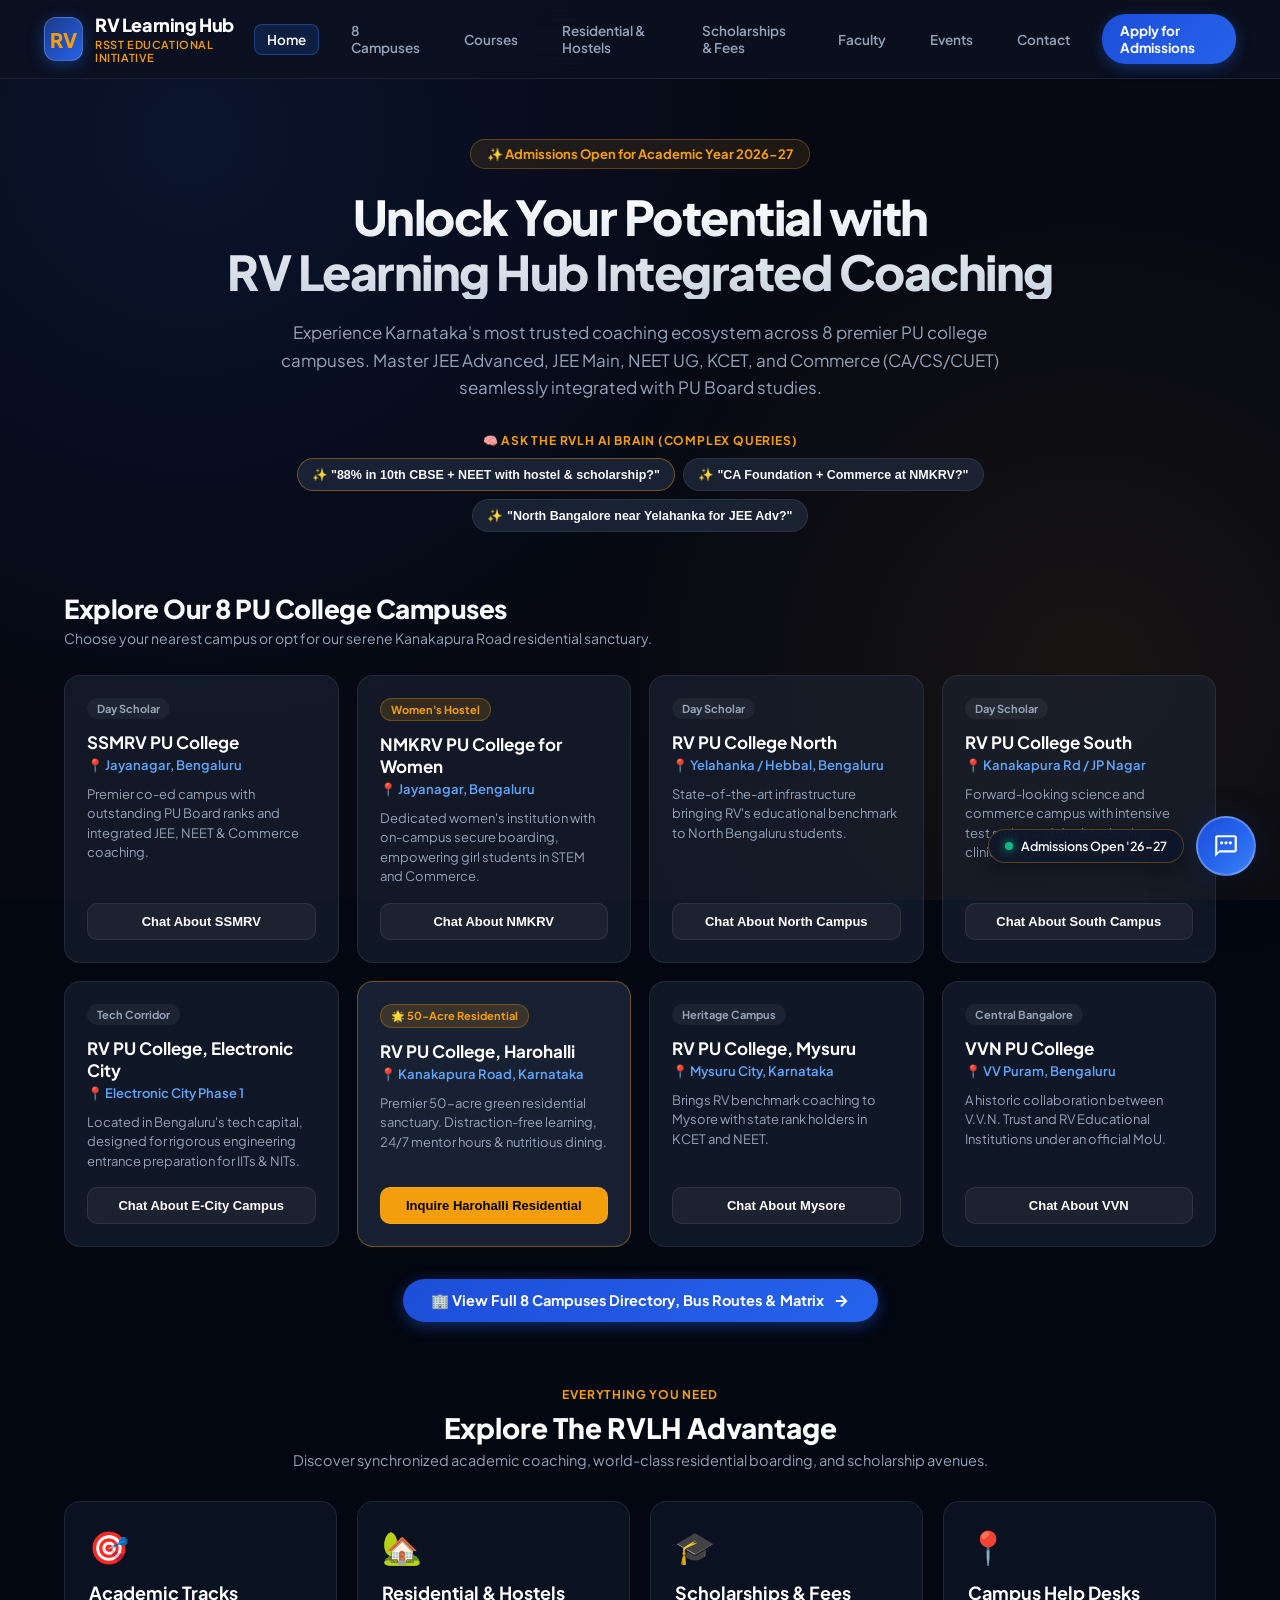
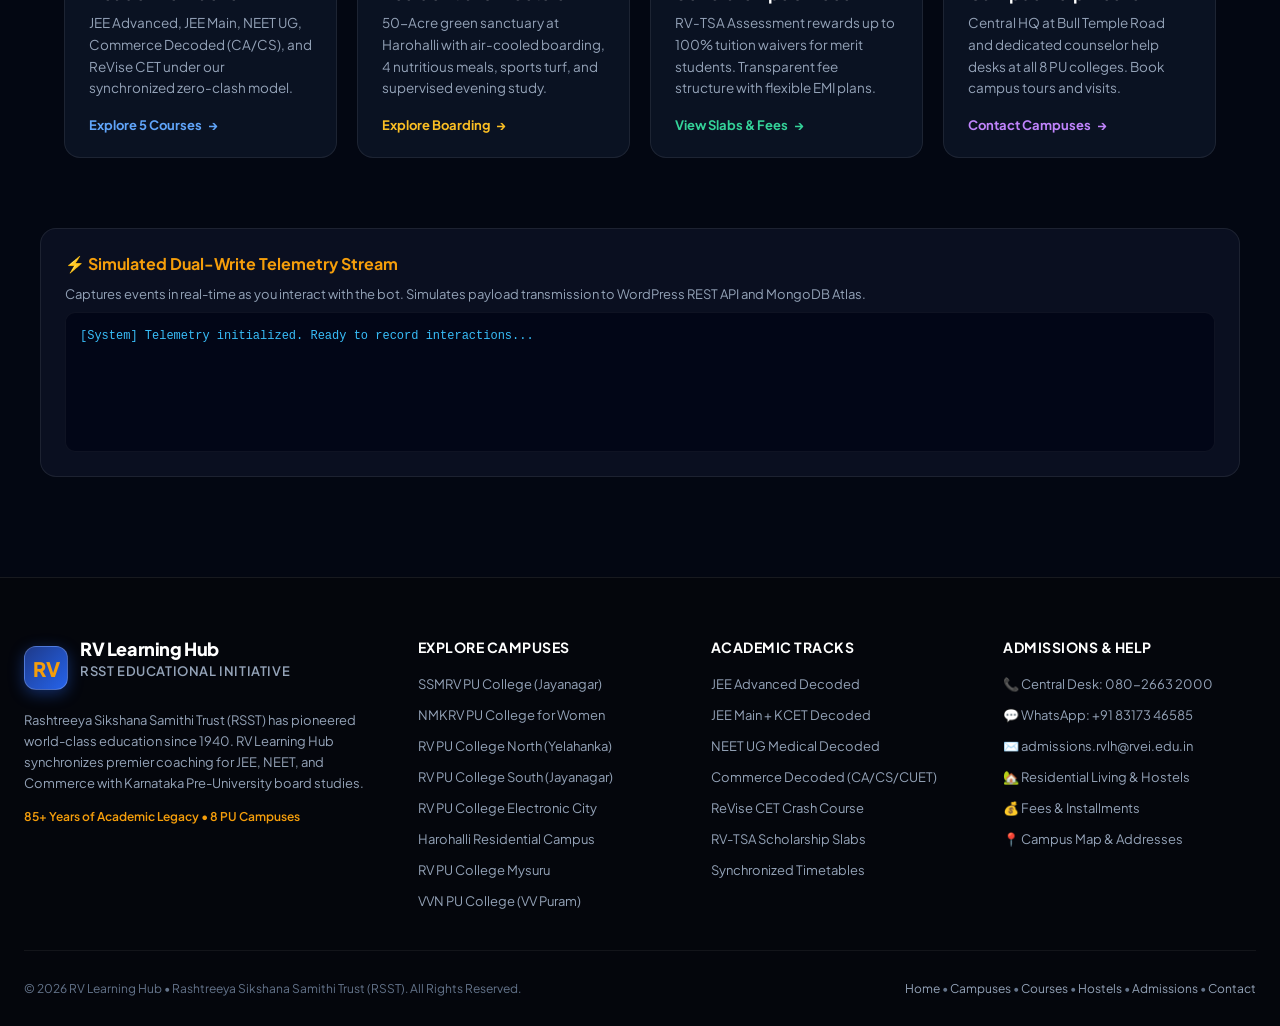
==== index.html @ a3a0936d "RVLH Multi-Institute Chatbot - Complete build with 8 campuses, JEE/NEET/Commerce filtering, events, " ====
<!DOCTYPE html>
<html lang="en">
<head>
  <meta charset="UTF-8">
  <meta name="viewport" content="width=device-width, initial-scale=1.0">
  <title>RV Learning Hub | Top Coaching for JEE, NEET & Commerce</title>
  <link rel="preconnect" href="https://fonts.googleapis.com">
  <link rel="preconnect" href="https://fonts.gstatic.com" crossorigin>
  <link href="https://fonts.googleapis.com/css2?family=Plus+Jakarta+Sans:wght@300;400;500;600;700;800&display=swap" rel="stylesheet">
  
  <!-- Common Navigation & Chatbot Stylesheets -->
  <link rel="stylesheet" href="website-nav.css">
  <link rel="stylesheet" href="rvlh-chatbot.css?v=2.5">

  <style>
    :root {
      --primary: #1d4ed8;
      --accent: #f59e0b;
      --bg: #030712;
      --surface: #0f172a;
      --card: rgba(30, 41, 59, 0.5);
      --border: rgba(255, 255, 255, 0.08);
      --text: #f8fafc;
      --text-muted: #94a3b8;
    }

    * { margin: 0; padding: 0; box-sizing: border-box; }
    body {
      font-family: 'Plus Jakarta Sans', sans-serif;
      background: var(--bg);
      color: var(--text);
      min-height: 100vh;
      overflow-x: hidden;
    }

    /* Hero Section */
    .hero {
      max-width: 1200px;
      margin: 60px auto 40px auto;
      padding: 0 24px;
      text-align: center;
    }
    .hero-pill {
      display: inline-flex;
      align-items: center;
      gap: 8px;
      background: rgba(245, 158, 11, 0.1);
      border: 1px solid rgba(245, 158, 11, 0.3);
      color: var(--accent);
      padding: 6px 16px;
      border-radius: 20px;
      font-size: 13px;
      font-weight: 700;
      margin-bottom: 20px;
    }
    .hero h2 {
      font-size: 48px;
      font-weight: 800;
      line-height: 1.15;
      letter-spacing: -1.5px;
      margin-bottom: 20px;
      background: linear-gradient(180deg, #ffffff 0%, #cbd5e1 100%);
      -webkit-background-clip: text;
      -webkit-text-fill-color: transparent;
    }
    .hero p {
      max-width: 720px;
      margin: 0 auto 32px auto;
      font-size: 17px;
      color: var(--text-muted);
      line-height: 1.6;
    }

    /* 8 Campuses Grid */
    .campuses-section {
      max-width: 1200px;
      margin: 60px auto;
      padding: 0 24px;
    }
    .section-header {
      display: flex;
      align-items: flex-end;
      justify-content: space-between;
      margin-bottom: 28px;
    }
    .section-title h3 {
      font-size: 26px;
      font-weight: 800;
      letter-spacing: -0.5px;
    }
    .section-title p {
      color: var(--text-muted);
      font-size: 14px;
      margin-top: 4px;
    }

    .campus-grid {
      display: grid;
      grid-template-columns: repeat(auto-fill, minmax(270px, 1fr));
      gap: 18px;
    }
    .campus-box {
      background: var(--card);
      border: 1px solid var(--border);
      border-radius: 16px;
      padding: 22px;
      transition: all 0.3s cubic-bezier(0.16, 1, 0.3, 1);
      display: flex;
      flex-direction: column;
      justify-content: space-between;
    }
    .campus-box:hover {
      border-color: rgba(29, 78, 216, 0.5);
      transform: translateY(-4px);
      box-shadow: 0 12px 30px rgba(0, 0, 0, 0.4);
    }
    .campus-box-header {
      display: flex;
      justify-content: space-between;
      align-items: flex-start;
      margin-bottom: 12px;
    }
    .campus-tag {
      font-size: 11px;
      font-weight: 700;
      padding: 4px 10px;
      border-radius: 20px;
      background: rgba(255, 255, 255, 0.05);
      color: var(--text-muted);
    }
    .campus-tag.residential {
      background: rgba(245, 158, 11, 0.15);
      color: var(--accent);
      border: 1px solid rgba(245, 158, 11, 0.3);
    }
    .campus-name {
      font-size: 17px;
      font-weight: 700;
      margin-bottom: 4px;
      color: #fff;
    }
    .campus-loc {
      font-size: 13px;
      color: #60a5fa;
      font-weight: 600;
      margin-bottom: 12px;
    }
    .campus-desc {
      font-size: 13px;
      color: var(--text-muted);
      line-height: 1.5;
      margin-bottom: 16px;
    }
    .campus-chat-trigger {
      width: 100%;
      padding: 10px;
      background: rgba(255, 255, 255, 0.05);
      border: 1px solid var(--border);
      border-radius: 10px;
      color: #fff;
      font-size: 13px;
      font-weight: 600;
      cursor: pointer;
      transition: all 0.2s;
    }
    .campus-chat-trigger:hover {
      background: var(--primary);
      border-color: var(--primary);
    }

    /* Live Telemetry Inspector Drawer */
    .telemetry-inspector {
      max-width: 1200px;
      margin: 60px auto 100px auto;
      padding: 24px;
      background: rgba(15, 23, 42, 0.6);
      border: 1px solid var(--border);
      border-radius: 16px;
    }
    .telemetry-inspector h4 {
      font-size: 16px;
      font-weight: 700;
      color: var(--accent);
      margin-bottom: 12px;
      display: flex;
      align-items: center;
      gap: 8px;
    }
    .telemetry-log-box {
      background: #020617;
      border: 1px solid rgba(255, 255, 255, 0.05);
      border-radius: 10px;
      padding: 14px;
      height: 140px;
      overflow-y: auto;
      font-family: monospace;
      font-size: 12px;
      color: #38bdf8;
      line-height: 1.6;
    }

    @media (max-width: 768px) {
      .hero h2 { font-size: 32px; }
      .nav-links { display: none; }
    }
  </style>
</head>
<body>

  <div class="ambient-bg"></div>

  <!-- Shared Header -->
  <header class="site-header">
    <div class="site-nav-container">
      <a href="index.html" class="site-logo-group">
        <div class="site-logo-badge">RV</div>
        <div class="site-logo-text">
          <div class="site-logo-title">RV Learning Hub</div>
          <p>RSST Educational Initiative</p>
        </div>
      </a>
      <nav class="site-nav-links">
        <a href="index.html" class="site-nav-link active">Home</a>
        <a href="campuses.html" class="site-nav-link">8 Campuses</a>
        <a href="courses.html" class="site-nav-link">Courses</a>
        <a href="hostels.html" class="site-nav-link">Residential & Hostels</a>
        <a href="admissions.html" class="site-nav-link">Scholarships & Fees</a>
        <a href="faculty.html" class="site-nav-link">Faculty</a>
        <a href="events.html" class="site-nav-link">Events</a>
        <a href="contact.html" class="site-nav-link">Contact</a>
        <a href="admissions.html#apply" class="site-nav-cta">Apply for Admissions</a>
      </nav>
      <button class="site-mobile-toggle" id="site-mobile-toggle" aria-label="Toggle Navigation">
        <svg width="22" height="22" viewBox="0 0 24 24" fill="none" stroke="currentColor" stroke-width="2.5"><line x1="3" y1="12" x2="21" y2="12"></line><line x1="3" y1="6" x2="21" y2="6"></line><line x1="3" y1="18" x2="21" y2="18"></line></svg>
      </button>
    </div>
  </header>

  <!-- Mobile Drawer -->
  <div class="site-mobile-drawer" id="site-mobile-drawer">
    <a href="index.html" class="site-nav-link active">Home</a>
    <a href="campuses.html" class="site-nav-link">8 Campuses Directory</a>
    <a href="courses.html" class="site-nav-link">Courses (JEE / NEET / Commerce)</a>
    <a href="hostels.html" class="site-nav-link">Residential & Hostels (Harohalli)</a>
    <a href="admissions.html" class="site-nav-link">Scholarships & Fees (RV-TSA)</a>
    <a href="faculty.html" class="site-nav-link">Faculty & Leadership</a>
    <a href="events.html" class="site-nav-link">Events & Calendar</a>
    <a href="contact.html" class="site-nav-link">Admissions Contact & Counseling</a>
    <a href="admissions.html#apply" class="site-nav-cta">Apply for Admissions</a>
  </div>

  <!-- Hero Section -->
  <section class="hero">
    <div class="hero-pill">
      <span>✨ Admissions Open for Academic Year 2026-27</span>
    </div>
    <h2>Unlock Your Potential with<br/>RV Learning Hub Integrated Coaching</h2>
    <p>
      Experience Karnataka's most trusted coaching ecosystem across 8 premier PU college campuses. 
      Master JEE Advanced, JEE Main, NEET UG, KCET, and Commerce (CA/CS/CUET) seamlessly integrated with PU Board studies.
    </p>

    <!-- AI Brain Quick Prompt Testers -->
    <div style="margin-top: 24px; display:flex; flex-direction:column; align-items:center; gap:10px;">
      <span style="font-size:12px; font-weight:700; color:var(--accent); text-transform:uppercase; letter-spacing:0.8px;">
        🧠 Ask The RVLH AI Brain (Complex Queries)
      </span>
      <div style="display:flex; flex-wrap:wrap; justify-content:center; gap:8px; max-width:850px;">
        <button onclick="testBrainPrompt('My daughter got 88% in 10th CBSE and wants NEET with hostel. What are the best options and scholarships?')" style="background:rgba(30,41,59,0.8); border:1px solid rgba(245,158,11,0.4); color:#f8fafc; padding:8px 14px; border-radius:20px; font-size:12.5px; cursor:pointer; font-weight:600; transition:all 0.2s;">
          ✨ "88% in 10th CBSE + NEET with hostel & scholarship?"
        </button>
        <button onclick="testBrainPrompt('Can I prepare for CA Foundation and Commerce PU at NMKRV Women College?')" style="background:rgba(30,41,59,0.8); border:1px solid var(--border); color:#f8fafc; padding:8px 14px; border-radius:20px; font-size:12.5px; cursor:pointer; font-weight:600; transition:all 0.2s;">
          ✨ "CA Foundation + Commerce at NMKRV?"
        </button>
        <button onclick="testBrainPrompt('We stay in North Bangalore near Yelahanka. Which campus offers integrated JEE Advanced coaching?')" style="background:rgba(30,41,59,0.8); border:1px solid var(--border); color:#f8fafc; padding:8px 14px; border-radius:20px; font-size:12.5px; cursor:pointer; font-weight:600; transition:all 0.2s;">
          ✨ "North Bangalore near Yelahanka for JEE Adv?"
        </button>
      </div>
    </div>
  </section>

  <!-- 8 Campuses Grid -->
  <section class="campuses-section" id="campuses">
    <div class="section-header">
      <div class="section-title">
        <h3>Explore Our 8 PU College Campuses</h3>
        <p>Choose your nearest campus or opt for our serene Kanakapura Road residential sanctuary.</p>
      </div>
    </div>

    <div class="campus-grid">
      <!-- 1. SSMRV -->
      <div class="campus-box">
        <div>
          <div class="campus-box-header">
            <span class="campus-tag">Day Scholar</span>
          </div>
          <div class="campus-name">SSMRV PU College</div>
          <div class="campus-loc">📍 Jayanagar, Bengaluru</div>
          <div class="campus-desc">Premier co-ed campus with outstanding PU Board ranks and integrated JEE, NEET & Commerce coaching.</div>
        </div>
        <button class="campus-chat-trigger" onclick="openChatWithCampus('ssmrv')">Chat About SSMRV</button>
      </div>

      <!-- 2. NMKRV -->
      <div class="campus-box">
        <div>
          <div class="campus-box-header">
            <span class="campus-tag residential">Women's Hostel</span>
          </div>
          <div class="campus-name">NMKRV PU College for Women</div>
          <div class="campus-loc">📍 Jayanagar, Bengaluru</div>
          <div class="campus-desc">Dedicated women's institution with on-campus secure boarding, empowering girl students in STEM and Commerce.</div>
        </div>
        <button class="campus-chat-trigger" onclick="openChatWithCampus('nmkrv')">Chat About NMKRV</button>
      </div>

      <!-- 3. RV PU North -->
      <div class="campus-box">
        <div>
          <div class="campus-box-header">
            <span class="campus-tag">Day Scholar</span>
          </div>
          <div class="campus-name">RV PU College North</div>
          <div class="campus-loc">📍 Yelahanka / Hebbal, Bengaluru</div>
          <div class="campus-desc">State-of-the-art infrastructure bringing RV's educational benchmark to North Bengaluru students.</div>
        </div>
        <button class="campus-chat-trigger" onclick="openChatWithCampus('rv_north')">Chat About North Campus</button>
      </div>

      <!-- 4. RV PU South -->
      <div class="campus-box">
        <div>
          <div class="campus-box-header">
            <span class="campus-tag">Day Scholar</span>
          </div>
          <div class="campus-name">RV PU College South</div>
          <div class="campus-loc">📍 Kanakapura Rd / JP Nagar</div>
          <div class="campus-desc">Forward-looking science and commerce campus with intensive test series and doubt-clearing clinics.</div>
        </div>
        <button class="campus-chat-trigger" onclick="openChatWithCampus('rv_south')">Chat About South Campus</button>
      </div>

      <!-- 5. RV PU E-City -->
      <div class="campus-box">
        <div>
          <div class="campus-box-header">
            <span class="campus-tag">Tech Corridor</span>
          </div>
          <div class="campus-name">RV PU College, Electronic City</div>
          <div class="campus-loc">📍 Electronic City Phase 1</div>
          <div class="campus-desc">Located in Bengaluru's tech capital, designed for rigorous engineering entrance preparation for IITs & NITs.</div>
        </div>
        <button class="campus-chat-trigger" onclick="openChatWithCampus('rv_ecity')">Chat About E-City Campus</button>
      </div>

      <!-- 6. RV PU Harohalli (Residential) -->
      <div class="campus-box" style="border-color: rgba(245, 158, 11, 0.4); background: rgba(30, 41, 59, 0.8);">
        <div>
          <div class="campus-box-header">
            <span class="campus-tag residential">🌟 50-Acre Residential</span>
          </div>
          <div class="campus-name">RV PU College, Harohalli</div>
          <div class="campus-loc">📍 Kanakapura Road, Karnataka</div>
          <div class="campus-desc">Premier 50-acre green residential sanctuary. Distraction-free learning, 24/7 mentor hours & nutritious dining.</div>
        </div>
        <button class="campus-chat-trigger" style="background: var(--accent); color: #000; font-weight:800;" onclick="openChatWithCampus('rv_harohalli')">Inquire Harohalli Residential</button>
      </div>

      <!-- 7. RV PU Mysuru -->
      <div class="campus-box">
        <div>
          <div class="campus-box-header">
            <span class="campus-tag">Heritage Campus</span>
          </div>
          <div class="campus-name">RV PU College, Mysuru</div>
          <div class="campus-loc">📍 Mysuru City, Karnataka</div>
          <div class="campus-desc">Brings RV benchmark coaching to Mysore with state rank holders in KCET and NEET.</div>
        </div>
        <button class="campus-chat-trigger" onclick="openChatWithCampus('rv_mysuru')">Chat About Mysore</button>
      </div>

      <!-- 8. VVN PU College -->
      <div class="campus-box">
        <div>
          <div class="campus-box-header">
            <span class="campus-tag">Central Bangalore</span>
          </div>
          <div class="campus-name">VVN PU College</div>
          <div class="campus-loc">📍 VV Puram, Bengaluru</div>
          <div class="campus-desc">A historic collaboration between V.V.N. Trust and RV Educational Institutions under an official MoU.</div>
        </div>
        <button class="campus-chat-trigger" onclick="openChatWithCampus('vvn')">Chat About VVN</button>
      </div>
    </div>

    <!-- View All Campuses Action -->
    <div style="text-align: center; margin-top: 32px;">
      <a href="campuses.html" style="display:inline-flex; align-items:center; gap:8px; background:linear-gradient(135deg, #1d4ed8, #2563eb); color:#fff; padding:12px 28px; border-radius:30px; font-weight:700; text-decoration:none; font-size:14.5px; box-shadow:0 4px 15px rgba(37,99,235,0.4); transition:all 0.2s;">
        <span>🏢 View Full 8 Campuses Directory, Bus Routes & Matrix</span>
        <svg width="18" height="18" viewBox="0 0 24 24" fill="none" stroke="currentColor" stroke-width="2.5"><path d="M5 12h14M12 5l7 7-7 7"/></svg>
      </a>
    </div>
  </section>

  <!-- Portal Gateway Feature Grid -->
  <section style="max-width: 1200px; margin: 50px auto 70px auto; padding: 0 24px;">
    <div style="text-align: center; margin-bottom: 32px;">
      <div style="display: inline-block; font-size: 12px; font-weight: 700; color: var(--accent); text-transform: uppercase; letter-spacing: 0.8px; margin-bottom: 8px;">
        Everything You Need
      </div>
      <h3 style="font-size: 28px; font-weight: 800; color: #fff;">Explore The RVLH Advantage</h3>
      <p style="color: var(--text-muted); font-size: 14.5px; margin-top: 6px;">Discover synchronized academic coaching, world-class residential boarding, and scholarship avenues.</p>
    </div>

    <div style="display: grid; grid-template-columns: repeat(auto-fit, minmax(260px, 1fr)); gap: 20px;">
      <!-- Card 1: Courses -->
      <a href="courses.html" style="background: rgba(15, 23, 42, 0.7); border: 1px solid var(--border); border-radius: 16px; padding: 24px; text-decoration: none; color: inherit; transition: all 0.25s ease; display: flex; flex-direction: column; justify-content: space-between;" onmouseover="this.style.borderColor='rgba(59,130,246,0.5)'; this.style.transform='translateY(-4px)';" onmouseout="this.style.borderColor='var(--border)'; this.style.transform='none';">
        <div>
          <div style="font-size: 32px; margin-bottom: 14px;">🎯</div>
          <h4 style="font-size: 18px; font-weight: 700; color: #fff; margin-bottom: 8px;">Academic Tracks</h4>
          <p style="font-size: 13.5px; color: var(--text-muted); line-height: 1.6;">JEE Advanced, JEE Main, NEET UG, Commerce Decoded (CA/CS), and ReVise CET under our synchronized zero-clash model.</p>
        </div>
        <div style="margin-top: 18px; font-size: 13px; font-weight: 700; color: #60a5fa; display: flex; align-items: center; gap: 6px;">
          <span>Explore 5 Courses</span> &rarr;
        </div>
      </a>

      <!-- Card 2: Hostels -->
      <a href="hostels.html" style="background: rgba(15, 23, 42, 0.7); border: 1px solid var(--border); border-radius: 16px; padding: 24px; text-decoration: none; color: inherit; transition: all 0.25s ease; display: flex; flex-direction: column; justify-content: space-between;" onmouseover="this.style.borderColor='rgba(245,158,11,0.5)'; this.style.transform='translateY(-4px)';" onmouseout="this.style.borderColor='var(--border)'; this.style.transform='none';">
        <div>
          <div style="font-size: 32px; margin-bottom: 14px;">🏡</div>
          <h4 style="font-size: 18px; font-weight: 700; color: #fff; margin-bottom: 8px;">Residential & Hostels</h4>
          <p style="font-size: 13.5px; color: var(--text-muted); line-height: 1.6;">50-Acre green sanctuary at Harohalli with air-cooled boarding, 4 nutritious meals, sports turf, and supervised evening study.</p>
        </div>
        <div style="margin-top: 18px; font-size: 13px; font-weight: 700; color: #fbbf24; display: flex; align-items: center; gap: 6px;">
          <span>Explore Boarding</span> &rarr;
        </div>
      </a>

      <!-- Card 3: Scholarships -->
      <a href="admissions.html" style="background: rgba(15, 23, 42, 0.7); border: 1px solid var(--border); border-radius: 16px; padding: 24px; text-decoration: none; color: inherit; transition: all 0.25s ease; display: flex; flex-direction: column; justify-content: space-between;" onmouseover="this.style.borderColor='rgba(16,185,129,0.5)'; this.style.transform='translateY(-4px)';" onmouseout="this.style.borderColor='var(--border)'; this.style.transform='none';">
        <div>
          <div style="font-size: 32px; margin-bottom: 14px;">🎓</div>
          <h4 style="font-size: 18px; font-weight: 700; color: #fff; margin-bottom: 8px;">Scholarships & Fees</h4>
          <p style="font-size: 13.5px; color: var(--text-muted); line-height: 1.6;">RV-TSA Assessment rewards up to 100% tuition waivers for merit students. Transparent fee structure with flexible EMI plans.</p>
        </div>
        <div style="margin-top: 18px; font-size: 13px; font-weight: 700; color: #34d399; display: flex; align-items: center; gap: 6px;">
          <span>View Slabs & Fees</span> &rarr;
        </div>
      </a>

      <!-- Card 4: Contact & Counseling -->
      <a href="contact.html" style="background: rgba(15, 23, 42, 0.7); border: 1px solid var(--border); border-radius: 16px; padding: 24px; text-decoration: none; color: inherit; transition: all 0.25s ease; display: flex; flex-direction: column; justify-content: space-between;" onmouseover="this.style.borderColor='rgba(168,85,247,0.5)'; this.style.transform='translateY(-4px)';" onmouseout="this.style.borderColor='var(--border)'; this.style.transform='none';">
        <div>
          <div style="font-size: 32px; margin-bottom: 14px;">📍</div>
          <h4 style="font-size: 18px; font-weight: 700; color: #fff; margin-bottom: 8px;">Campus Help Desks</h4>
          <p style="font-size: 13.5px; color: var(--text-muted); line-height: 1.6;">Central HQ at Bull Temple Road and dedicated counselor help desks at all 8 PU colleges. Book campus tours and visits.</p>
        </div>
        <div style="margin-top: 18px; font-size: 13px; font-weight: 700; color: #c084fc; display: flex; align-items: center; gap: 6px;">
          <span>Contact Campuses</span> &rarr;
        </div>
      </a>
    </div>
  </section>

  <!-- Live Telemetry Inspector (For Developer / Admin Verification) -->
  <section class="telemetry-inspector">
    <h4>⚡ Simulated Dual-Write Telemetry Stream</h4>
    <p style="font-size:13px; color:var(--text-muted); margin-bottom: 10px;">
      Captures events in real-time as you interact with the bot. Simulates payload transmission to WordPress REST API and MongoDB Atlas.
    </p>
    <div class="telemetry-log-box" id="telemetry-logs">
      [System] Telemetry initialized. Ready to record interactions...
    </div>
  </section>

  <!-- Unified Footer -->
  <footer class="site-footer">
    <div class="site-footer-container">
      <div class="site-footer-brand">
        <div class="site-logo-group" style="margin-bottom: 12px;">
          <div class="site-logo-badge">RV</div>
          <div class="site-logo-text">
            <div class="site-logo-title">RV Learning Hub</div>
            <p>RSST Educational Initiative</p>
          </div>
        </div>
        <p>
          Rashtreeya Sikshana Samithi Trust (RSST) has pioneered world-class education since 1940. 
          RV Learning Hub synchronizes premier coaching for JEE, NEET, and Commerce with Karnataka Pre-University board studies.
        </p>
        <div class="site-footer-trust">85+ Years of Academic Legacy &bull; 8 PU Campuses</div>
      </div>
      <div class="site-footer-col">
        <h5>Explore Campuses</h5>
        <ul>
          <li><a href="campuses.html#ssmrv">SSMRV PU College (Jayanagar)</a></li>
          <li><a href="campuses.html#nmkrv">NMKRV PU College for Women</a></li>
          <li><a href="campuses.html#rv_north">RV PU College North (Yelahanka)</a></li>
          <li><a href="campuses.html#rv_south">RV PU College South (Jayanagar)</a></li>
          <li><a href="campuses.html#rv_ecity">RV PU College Electronic City</a></li>
          <li><a href="campuses.html#rv_harohalli">Harohalli Residential Campus</a></li>
          <li><a href="campuses.html#rv_mysuru">RV PU College Mysuru</a></li>
          <li><a href="campuses.html#vvn">VVN PU College (VV Puram)</a></li>
        </ul>
      </div>
      <div class="site-footer-col">
        <h5>Academic Tracks</h5>
        <ul>
          <li><a href="courses.html#jee_adv">JEE Advanced Decoded</a></li>
          <li><a href="courses.html#jee_main">JEE Main + KCET Decoded</a></li>
          <li><a href="courses.html#neet_ug">NEET UG Medical Decoded</a></li>
          <li><a href="courses.html#commerce">Commerce Decoded (CA/CS/CUET)</a></li>
          <li><a href="courses.html#revise_cet">ReVise CET Crash Course</a></li>
          <li><a href="admissions.html#scholarships">RV-TSA Scholarship Slabs</a></li>
          <li><a href="hostels.html#schedule">Synchronized Timetables</a></li>
        </ul>
      </div>
      <div class="site-footer-col">
        <h5>Admissions & Help</h5>
        <ul>
          <li><a href="tel:08026632000">📞 Central Desk: 080-2663 2000</a></li>
          <li><a href="https://wa.me/918317346585">💬 WhatsApp: +91 83173 46585</a></li>
          <li><a href="mailto:admissions.rvlh@rvei.edu.in">✉️ admissions.rvlh@rvei.edu.in</a></li>
          <li><a href="hostels.html">🏡 Residential Living & Hostels</a></li>
          <li><a href="admissions.html">💰 Fees & Installments</a></li>
          <li><a href="contact.html">📍 Campus Map & Addresses</a></li>
        </ul>
      </div>
    </div>
    <div class="site-footer-bottom">
      <div>&copy; 2026 RV Learning Hub &bull; Rashtreeya Sikshana Samithi Trust (RSST). All Rights Reserved.</div>
      <div>
        <a href="index.html">Home</a> &bull;
        <a href="campuses.html">Campuses</a> &bull;
        <a href="courses.html">Courses</a> &bull;
        <a href="hostels.html">Hostels</a> &bull;
        <a href="admissions.html">Admissions</a> &bull;
        <a href="contact.html">Contact</a>
      </div>
    </div>
  </footer>

  <!-- Scripts -->
  <script src="website-nav.js"></script>
  <script>
    // Configuration Mock for Local Testing
    window.RVLH_CONFIG = {
      wpRestUrl: 'https://rvlearninghub.com/wp-json/rvlh-chatbot/v1',
      vercelUrl: 'https://chatbot-dashboard.vercel.app',
      apiKey: 'rvlh_demo_key_12345',
      instituteId: 'rvlh'
    };

    // Override console.log for Telemetry Inspector
    const logBox = document.getElementById('telemetry-logs');
    const originalLog = console.log;
    console.log = function(...args) {
      originalLog.apply(console, args);
      const str = args.map(a => typeof a === 'object' ? JSON.stringify(a) : a).join(' ');
      if (str.includes('[RVLH Telemetry]') || str.includes('[DB]') || str.includes('[RVLH Engine]')) {
        const line = document.createElement('div');
        line.textContent = `[${new Date().toLocaleTimeString()}] ${str}`;
        logBox.appendChild(line);
        logBox.scrollTop = logBox.scrollHeight;
      }
    };
  </script>

  <script src="rvlh-knowledge-base.js?v=2.5"></script>
  <script src="telemetry.js?v=2.5"></script>
  <script src="rvlh-engine.js?v=2.5"></script>
  <script src="rvlh-chatbot.js?v=2.5"></script>

</body>
</html>
---- website-nav.css ----
/* ==========================================================================
   RVLH Website Common Navigation & Footer Stylesheet
   Executive Dark Theme with High-Contrast Typography & Glassmorphism
   ========================================================================== */

:root {
  --site-primary: #2563eb;
  --site-primary-hover: #1d4ed8;
  --site-accent: #f59e0b;
  --site-accent-hover: #d97706;
  --site-bg: #060913;
  --site-surface: #0b1120;
  --site-card: rgba(17, 24, 39, 0.7);
  --site-border: rgba(255, 255, 255, 0.08);
  --site-text: #f8fafc;
  --site-text-muted: #94a3b8;
  --site-text-dim: #64748b;
}

/* --- Ambient Glow Background --- */
.ambient-bg {
  position: fixed;
  top: 0; left: 0; width: 100%; height: 100%;
  z-index: -1;
  background: 
    radial-gradient(circle at 15% 15%, rgba(37, 99, 235, 0.12) 0%, transparent 45%),
    radial-gradient(circle at 85% 75%, rgba(245, 158, 11, 0.07) 0%, transparent 40%),
    #060913;
  pointer-events: none;
}

/* --- Sticky Header Navigation --- */
header.site-header {
  border-bottom: 1px solid var(--site-border);
  background: rgba(11, 17, 32, 0.92);
  backdrop-filter: blur(16px);
  position: sticky;
  top: 0;
  z-index: 1000;
  transition: all 0.25s ease;
}

.site-nav-container {
  max-width: 1240px;
  margin: 0 auto;
  padding: 14px 24px;
  display: flex;
  align-items: center;
  justify-content: space-between;
}

.site-logo-group {
  display: flex;
  align-items: center;
  gap: 12px;
  text-decoration: none;
  color: var(--site-text);
}

.site-logo-badge {
  width: 44px;
  height: 44px;
  background: linear-gradient(135deg, #1e3a8a, #2563eb);
  border-radius: 12px;
  display: flex;
  align-items: center;
  justify-content: center;
  font-weight: 800;
  color: var(--site-accent);
  font-size: 20px;
  box-shadow: 0 4px 15px rgba(37, 99, 235, 0.4);
  border: 1px solid rgba(255, 255, 255, 0.2);
}

.site-logo-text h1, .site-logo-text .site-logo-title {
  font-size: 18px;
  font-weight: 800;
  letter-spacing: -0.4px;
  color: #fff;
  line-height: 1.2;
}

.site-logo-text p {
  font-size: 11px;
  color: var(--site-accent);
  font-weight: 600;
  text-transform: uppercase;
  letter-spacing: 0.6px;
  line-height: 1.2;
  margin-top: 2px;
}

/* Nav Links */
.site-nav-links {
  display: flex;
  align-items: center;
  gap: 20px;
}

.site-nav-link {
  color: var(--site-text-muted);
  text-decoration: none;
  font-size: 13.5px;
  font-weight: 600;
  transition: all 0.2s ease;
  padding: 6px 12px;
  border-radius: 8px;
}

.site-nav-link:hover {
  color: #fff;
  background: rgba(255, 255, 255, 0.05);
}

.site-nav-link.active {
  color: #fff;
  background: rgba(37, 99, 235, 0.18);
  border: 1px solid rgba(59, 130, 246, 0.35);
}

.site-nav-cta {
  background: linear-gradient(135deg, #1d4ed8, #2563eb);
  color: #fff !important;
  padding: 8px 18px;
  border-radius: 24px;
  font-size: 13.5px;
  font-weight: 700;
  text-decoration: none;
  transition: all 0.2s ease;
  box-shadow: 0 4px 14px rgba(37, 99, 235, 0.35);
  display: inline-flex;
  align-items: center;
  gap: 6px;
}

.site-nav-cta:hover {
  background: linear-gradient(135deg, #2563eb, #3b82f6);
  transform: translateY(-1px);
  box-shadow: 0 6px 20px rgba(37, 99, 235, 0.5);
}

/* Mobile Hamburger Toggle */
.site-mobile-toggle {
  display: none;
  background: transparent;
  border: 1px solid var(--site-border);
  border-radius: 8px;
  width: 40px;
  height: 40px;
  color: #fff;
  cursor: pointer;
  align-items: center;
  justify-content: center;
}

/* Mobile Drawer Overlay */
.site-mobile-drawer {
  position: fixed;
  top: 72px;
  left: 0;
  width: 100%;
  background: rgba(11, 17, 32, 0.98);
  backdrop-filter: blur(20px);
  border-bottom: 1px solid var(--site-border);
  padding: 20px 24px;
  display: flex;
  flex-direction: column;
  gap: 12px;
  transform: translateY(-120%);
  transition: transform 0.3s cubic-bezier(0.16, 1, 0.3, 1);
  z-index: 999;
}

.site-mobile-drawer.open {
  transform: translateY(0);
}

.site-mobile-drawer .site-nav-link {
  font-size: 15px;
  padding: 10px 14px;
  display: block;
}

.site-mobile-drawer .site-nav-cta {
  text-align: center;
  justify-content: center;
  margin-top: 8px;
}

/* --- Unified Footer --- */
footer.site-footer {
  border-top: 1px solid var(--site-border);
  background: #04060c;
  padding: 60px 24px 30px 24px;
  margin-top: 80px;
}

.site-footer-container {
  max-width: 1240px;
  margin: 0 auto;
  display: grid;
  grid-template-columns: 1.4fr 1fr 1fr 1fr;
  gap: 40px;
  padding-bottom: 40px;
  border-bottom: 1px solid rgba(255, 255, 255, 0.06);
}

.site-footer-brand h4 {
  font-size: 18px;
  font-weight: 800;
  color: #fff;
  margin-bottom: 8px;
}

.site-footer-brand p {
  font-size: 13px;
  color: var(--site-text-muted);
  line-height: 1.6;
  margin-bottom: 16px;
}

.site-footer-trust {
  font-size: 12px;
  color: var(--site-accent);
  font-weight: 600;
}

.site-footer-col h5 {
  font-size: 14px;
  font-weight: 700;
  color: #fff;
  text-transform: uppercase;
  letter-spacing: 0.5px;
  margin-bottom: 16px;
}

.site-footer-col ul {
  list-style: none;
  display: flex;
  flex-direction: column;
  gap: 10px;
}

.site-footer-col a {
  color: var(--site-text-muted);
  text-decoration: none;
  font-size: 13px;
  transition: color 0.2s ease;
}

.site-footer-col a:hover {
  color: var(--site-primary-light);
}

.site-footer-bottom {
  max-width: 1240px;
  margin: 30px auto 0 auto;
  display: flex;
  align-items: center;
  justify-content: space-between;
  font-size: 12px;
  color: var(--site-text-dim);
}

.site-footer-bottom a {
  color: var(--site-text-muted);
  text-decoration: none;
}
.site-footer-bottom a:hover {
  color: #fff;
}

@media (max-width: 960px) {
  .site-nav-links { display: none; }
  .site-mobile-toggle { display: flex; }
  .site-footer-container {
    grid-template-columns: 1fr 1fr;
    gap: 30px;
  }
}

@media (max-width: 640px) {
  .site-footer-container {
    grid-template-columns: 1fr;
    gap: 30px;
  }
  .site-footer-bottom {
    flex-direction: column;
    gap: 12px;
    text-align: center;
  }
}
---- rvlh-chatbot.css ----
/* ==========================================================================
   RVLH Multi-Institute Chatbot Styling - Executive RSST Pro Edition
   Brand Colors: Midnight Obsidian (#060913), Royal Blue (#2563eb), Gold (#f59e0b)
   Features: Glassmorphism, Zero-Scrollbar Card Carousel with Nav Arrows,
             Frosted Action Chips, Widescreen Command Center, Rich Markdown
   ========================================================================== */

@import url('https://fonts.googleapis.com/css2?family=Plus+Jakarta+Sans:wght@300;400;500;600;700;800&display=swap');

:root {
  --rvlh-primary: #2563eb;
  --rvlh-primary-hover: #1d4ed8;
  --rvlh-primary-light: #60a5fa;
  --rvlh-primary-glow: rgba(37, 99, 235, 0.35);
  
  --rvlh-accent: #f59e0b;
  --rvlh-accent-hover: #d97706;
  --rvlh-accent-light: #fbbf24;
  --rvlh-accent-glow: rgba(245, 158, 11, 0.25);
  
  --rvlh-bg-deep: #060913;
  --rvlh-bg-surface: #0b1120;
  --rvlh-bg-card: rgba(17, 24, 39, 0.8);
  --rvlh-bg-card-hover: rgba(30, 41, 59, 0.85);
  
  --rvlh-border: rgba(255, 255, 255, 0.09);
  --rvlh-border-hover: rgba(255, 255, 255, 0.2);
  --rvlh-border-active: rgba(59, 130, 246, 0.5);
  
  --rvlh-text: #f8fafc;
  --rvlh-text-muted: #94a3b8;
  --rvlh-text-dim: #64748b;
  
  --rvlh-success: #10b981;
  --rvlh-danger: #ef4444;
  
  --rvlh-shadow: 0 25px 60px -15px rgba(0, 0, 0, 0.8), 0 0 35px rgba(37, 99, 235, 0.15);
  --rvlh-radius: 20px;
}

#rvlh-widget-root *,
#rvlh-widget-root *::before,
#rvlh-widget-root *::after {
  box-sizing: border-box;
  font-family: 'Plus Jakarta Sans', system-ui, -apple-system, sans-serif;
}

#rvlh-widget-root h1,
#rvlh-widget-root h2,
#rvlh-widget-root h3,
#rvlh-widget-root h4,
#rvlh-widget-root button,
#rvlh-widget-root input,
#rvlh-widget-root form {
  margin: 0;
  padding: 0;
}

/* ==========================================================================
   1. Floating Action Launcher Button (FAB)
   ========================================================================== */
.rvlh-fab-container {
  position: fixed;
  bottom: 24px;
  right: 24px;
  z-index: 999990;
  display: flex;
  align-items: center;
  gap: 12px;
  transition: all 0.25s cubic-bezier(0.16, 1, 0.3, 1);
}

body.rvlh-chat-open .rvlh-fab-container {
  opacity: 0;
  pointer-events: none;
  transform: scale(0.85);
}

.rvlh-fab-badge {
  background: rgba(15, 23, 42, 0.92);
  backdrop-filter: blur(14px);
  color: var(--rvlh-text);
  padding: 8px 16px;
  border-radius: 30px;
  font-size: 12.5px;
  font-weight: 600;
  border: 1px solid rgba(245, 158, 11, 0.3);
  box-shadow: 0 6px 20px rgba(0, 0, 0, 0.35);
  display: flex;
  align-items: center;
  gap: 8px;
  cursor: pointer;
  animation: rvlhSlideIn 0.4s cubic-bezier(0.16, 1, 0.3, 1);
  transition: all 0.25s ease;
  user-select: none;
}

.rvlh-fab-badge:hover {
  transform: translateY(-2px);
  border-color: var(--rvlh-accent);
  box-shadow: 0 8px 25px var(--rvlh-accent-glow);
}

.rvlh-fab-badge-dot {
  width: 8px;
  height: 8px;
  background: var(--rvlh-success);
  border-radius: 50%;
  box-shadow: 0 0 10px var(--rvlh-success);
  animation: rvlhPulse 2s infinite;
}

.rvlh-fab-btn {
  width: 60px;
  height: 60px;
  border-radius: 50%;
  background: linear-gradient(135deg, #1d4ed8, #2563eb, #3b82f6);
  border: 2px solid rgba(255, 255, 255, 0.25);
  color: #fff;
  display: flex;
  align-items: center;
  justify-content: center;
  cursor: pointer;
  box-shadow: var(--rvlh-shadow);
  transition: all 0.3s cubic-bezier(0.34, 1.56, 0.64, 1);
  position: relative;
  outline: none;
}

.rvlh-fab-btn:hover {
  transform: scale(1.08) translateY(-2px);
  box-shadow: 0 18px 36px rgba(37, 99, 235, 0.5);
}

.rvlh-fab-btn svg {
  width: 26px;
  height: 26px;
  fill: currentColor;
  transition: transform 0.25s ease;
}

/* ==========================================================================
   2. Main Chat Container Window
   ========================================================================== */
.rvlh-chat-window {
  position: fixed;
  bottom: 24px;
  right: 24px;
  width: 440px;
  height: 640px;
  max-height: calc(100vh - 40px);
  background: radial-gradient(130% 120% at 50% 0%, #0d1527 0%, #060913 100%);
  border-radius: var(--rvlh-radius);
  border: 1px solid var(--rvlh-border);
  box-shadow: 0 25px 60px rgba(0, 0, 0, 0.7), 0 0 35px rgba(37, 99, 235, 0.18);
  display: flex;
  flex-direction: column;
  overflow: hidden;
  z-index: 999999;
  opacity: 0;
  pointer-events: none;
  transform: translateY(18px) scale(0.97);
  transition: all 0.35s cubic-bezier(0.16, 1, 0.3, 1);
  backdrop-filter: blur(20px);
}

.rvlh-chat-window.open {
  opacity: 1;
  pointer-events: auto;
  transform: translateY(0) scale(1);
}

/* Widescreen Command Center Mode */
.rvlh-chat-window.expanded {
  width: 820px;
  height: 720px;
  max-height: calc(100vh - 40px);
  bottom: 24px;
  right: 24px;
}

/* ==========================================================================
   3. Header Section
   ========================================================================== */
.rvlh-chat-header {
  padding: 16px 20px;
  background: rgba(11, 17, 32, 0.95);
  backdrop-filter: blur(16px);
  border-bottom: 1px solid var(--rvlh-border);
  display: flex;
  align-items: center;
  justify-content: space-between;
  flex-shrink: 0;
}

.rvlh-header-info {
  display: flex;
  align-items: center;
  gap: 14px;
}

.rvlh-header-avatar {
  width: 44px;
  height: 44px;
  border-radius: 12px;
  background: linear-gradient(135deg, #1e3a8a, #2563eb);
  display: flex;
  align-items: center;
  justify-content: center;
  color: var(--rvlh-accent);
  font-weight: 800;
  font-size: 18px;
  border: 1px solid rgba(255, 255, 255, 0.2);
  box-shadow: 0 4px 14px rgba(37, 99, 235, 0.35);
  position: relative;
  flex-shrink: 0;
}

.rvlh-avatar-pulse {
  position: absolute;
  bottom: -2px;
  right: -2px;
  width: 11px;
  height: 11px;
  background: var(--rvlh-success);
  border-radius: 50%;
  border: 2px solid #0b1120;
  box-shadow: 0 0 8px var(--rvlh-success);
}

.rvlh-header-text {
  display: flex;
  flex-direction: column;
  gap: 2px;
}

.rvlh-title-row {
  display: flex;
  align-items: center;
  gap: 7px;
}

.rvlh-title-row h3 {
  color: var(--rvlh-text);
  font-size: 15.5px;
  font-weight: 700;
  letter-spacing: -0.2px;
  line-height: 1.2;
}

.rvlh-verified-badge {
  display: inline-flex;
  align-items: center;
  justify-content: center;
}

.rvlh-header-status {
  display: flex;
  align-items: center;
  gap: 7px;
  color: var(--rvlh-text-muted);
  font-size: 12px;
  font-weight: 500;
  margin-top: 2px;
}

.rvlh-status-dot {
  width: 7px;
  height: 7px;
  background: var(--rvlh-success);
  border-radius: 50%;
}

.rvlh-header-actions {
  display: flex;
  align-items: center;
  gap: 8px;
}

.rvlh-icon-btn {
  width: 34px;
  height: 34px;
  border-radius: 10px;
  background: rgba(255, 255, 255, 0.05);
  border: 1px solid var(--rvlh-border);
  color: var(--rvlh-text-muted);
  display: flex;
  align-items: center;
  justify-content: center;
  cursor: pointer;
  transition: all 0.2s ease;
  outline: none;
}

.rvlh-icon-btn:hover {
  background: rgba(255, 255, 255, 0.12);
  color: #fff;
  border-color: rgba(255, 255, 255, 0.2);
  transform: translateY(-1px);
}

/* ==========================================================================
   4. Category Quick Filter Toolbar
   ========================================================================== */
.rvlh-category-nav-wrapper {
  position: relative;
  background: rgba(11, 17, 32, 0.95);
  border-bottom: 1px solid var(--rvlh-border);
  flex-shrink: 0;
  display: flex;
  align-items: center;
  padding: 8px 12px;
  gap: 6px;
}

.rvlh-cat-scroll-btn {
  background: rgba(255, 255, 255, 0.05);
  border: 1px solid rgba(255, 255, 255, 0.08);
  color: var(--rvlh-text-muted);
  width: 26px;
  height: 28px;
  border-radius: 8px;
  display: flex;
  align-items: center;
  justify-content: center;
  cursor: pointer;
  font-size: 16px;
  font-weight: 700;
  flex-shrink: 0;
  transition: all 0.2s;
  outline: none;
  user-select: none;
}
.rvlh-cat-scroll-btn:hover {
  background: rgba(37, 99, 235, 0.35);
  color: #fff;
  border-color: var(--rvlh-primary);
}

.rvlh-category-nav {
  flex: 1;
  display: flex;
  gap: 8px;
  padding: 2px 4px;
  overflow-x: auto;
  scrollbar-width: none; /* Firefox */
  -ms-overflow-style: none; /* IE/Edge */
  scroll-behavior: smooth;
}

.rvlh-category-nav::-webkit-scrollbar {
  display: none; /* Chrome, Edge, Safari */
}

.rvlh-nav-tab {
  white-space: nowrap;
  padding: 7px 14px;
  border-radius: 20px;
  font-size: 12px;
  font-weight: 600;
  background: rgba(255, 255, 255, 0.04);
  border: 1px solid rgba(255, 255, 255, 0.08);
  color: var(--rvlh-text-muted);
  cursor: pointer;
  transition: all 0.2s cubic-bezier(0.16, 1, 0.3, 1);
  display: inline-flex;
  align-items: center;
  gap: 6px;
  outline: none;
  flex-shrink: 0;
}

.rvlh-nav-tab:hover {
  background: rgba(37, 99, 235, 0.18);
  border-color: rgba(59, 130, 246, 0.4);
  color: #fff;
  transform: translateY(-1px);
}

.rvlh-nav-tab.active {
  background: linear-gradient(135deg, #1d4ed8, #2563eb);
  border-color: #3b82f6;
  color: #fff;
  box-shadow: 0 2px 10px rgba(37, 99, 235, 0.35);
}

/* ==========================================================================
   5. Active Campus Context Bar
   ========================================================================== */
.rvlh-context-bar {
  background: linear-gradient(90deg, rgba(37, 99, 235, 0.2), rgba(15, 23, 42, 0.9));
  border-bottom: 1px solid rgba(59, 130, 246, 0.3);
  padding: 10px 18px;
  display: flex;
  align-items: center;
  justify-content: space-between;
  font-size: 12.5px;
  color: #93c5fd;
  flex-shrink: 0;
}

.rvlh-context-bar span {
  font-weight: 700;
  color: #fff;
}

.rvlh-context-clear {
  background: transparent;
  border: none;
  color: var(--rvlh-accent);
  cursor: pointer;
  font-size: 12px;
  font-weight: 700;
  transition: opacity 0.2s;
  outline: none;
}
.rvlh-context-clear:hover {
  opacity: 0.8;
  text-decoration: underline;
}

/* ==========================================================================
   6. Messages Area Viewport & Bubbles
   ========================================================================== */
.rvlh-messages-area {
  flex: 1 1 auto;
  min-height: 0; /* Prevents flex children from overflowing parent and cutting off footer! */
  padding: 20px 20px 24px 20px;
  overflow-y: auto;
  display: flex;
  flex-direction: column;
  gap: 18px;
  scroll-behavior: smooth;
}

.rvlh-messages-area::-webkit-scrollbar {
  width: 5px;
}
.rvlh-messages-area::-webkit-scrollbar-track {
  background: transparent;
}
.rvlh-messages-area::-webkit-scrollbar-thumb {
  background: rgba(255, 255, 255, 0.15);
  border-radius: 4px;
}
.rvlh-messages-area::-webkit-scrollbar-thumb:hover {
  background: rgba(255, 255, 255, 0.25);
}

/* Suggested Prompts Pill Container */
.rvlh-suggested-prompts-box {
  display: flex;
  flex-direction: column;
  gap: 10px;
  margin-top: 14px;
  margin-bottom: 6px;
  width: 100%;
}

.rvlh-prompts-title {
  font-size: 11.5px;
  font-weight: 700;
  color: var(--rvlh-accent);
  text-transform: uppercase;
  letter-spacing: 0.75px;
  margin-bottom: 4px;
}

.rvlh-prompt-pill-btn {
  background: rgba(255, 255, 255, 0.04);
  border: 1px solid rgba(255, 255, 255, 0.09);
  border-radius: 12px;
  color: #cbd5e1;
  font-size: 12.5px;
  font-weight: 500;
  padding: 11px 16px;
  line-height: 1.45;
  text-align: left;
  cursor: pointer;
  transition: all 0.2s ease;
  outline: none;
  display: flex;
  align-items: center;
  gap: 8px;
  width: 100%;
}

.rvlh-prompt-pill-btn:hover {
  background: rgba(37, 99, 235, 0.18);
  border-color: rgba(59, 130, 246, 0.45);
  color: #fff;
  transform: translateX(3px);
}

/* Message Rows */
.rvlh-msg-row {
  display: flex;
  flex-direction: column;
  gap: 12px;
  animation: rvlhFadeIn 0.25s ease;
  width: 100%;
}

.rvlh-msg-row.bot {
  align-items: flex-start;
}

.rvlh-msg-row.user {
  align-items: flex-end;
}

/* Bubbles */
#rvlh-widget-root .rvlh-bubble {
  max-width: 95%;
  padding: 18px 22px;
  border-radius: 18px;
  font-size: 13.5px;
  line-height: 1.7;
  word-wrap: break-word;
}

#rvlh-widget-root .rvlh-msg-row.bot .rvlh-bubble {
  background: var(--rvlh-bg-card);
  backdrop-filter: blur(14px);
  color: var(--rvlh-text);
  border: 1px solid var(--rvlh-border);
  border-bottom-left-radius: 6px;
  box-shadow: 0 6px 20px rgba(0, 0, 0, 0.35);
}

#rvlh-widget-root .rvlh-bubble p {
  margin: 0 0 12px 0;
  line-height: 1.7;
}
#rvlh-widget-root .rvlh-bubble p:last-child {
  margin-bottom: 0;
}

#rvlh-widget-root .rvlh-bubble ul,
#rvlh-widget-root .rvlh-bubble ol {
  margin: 10px 0 14px 20px;
  padding-left: 0;
}

#rvlh-widget-root .rvlh-bubble li {
  margin-bottom: 8px;
  line-height: 1.65;
}
#rvlh-widget-root .rvlh-bubble li:last-child {
  margin-bottom: 0;
}

#rvlh-widget-root .rvlh-msg-row.user .rvlh-bubble {
  background: linear-gradient(135deg, #1d4ed8, #2563eb);
  color: #ffffff;
  border-bottom-right-radius: 6px;
  box-shadow: 0 4px 14px rgba(29, 78, 216, 0.35);
  font-weight: 500;
  padding: 14px 18px;
}

/* Alert Boxes */
.rvlh-alert-box {
  background: rgba(245, 158, 11, 0.1);
  border-left: 3px solid var(--rvlh-accent);
  padding: 9px 12px;
  border-radius: 6px;
  margin: 8px 0;
  font-size: 12.5px;
  color: #fef3c7;
}

/* Rich Tables */
.rvlh-table-wrapper {
  width: 100%;
  overflow-x: auto;
  margin: 10px 0;
  border-radius: 8px;
  border: 1px solid var(--rvlh-border);
}

.rvlh-table {
  width: 100%;
  border-collapse: collapse;
  font-size: 12px;
  text-align: left;
}

.rvlh-table th {
  background: rgba(30, 41, 59, 0.95);
  padding: 8px 10px;
  border-bottom: 1px solid var(--rvlh-border);
  color: var(--rvlh-accent);
  font-weight: 700;
}

.rvlh-table td {
  padding: 7px 10px;
  border-bottom: 1px solid rgba(255, 255, 255, 0.05);
  color: var(--rvlh-text);
  background: rgba(15, 23, 42, 0.6);
}

/* ==========================================================================
   7. Campus & Course Cards Carousel (ZERO-SCROLLBAR & POLISHED)
   ========================================================================== */
.rvlh-carousel-wrapper {
  width: 100%;
  position: relative;
  margin: 4px 0 6px 0;
}

.rvlh-cards-scroll {
  display: flex;
  gap: 12px;
  overflow-x: auto;
  padding: 6px 2px 10px 2px;
  width: 100%;
  scroll-snap-type: x mandatory;
  -webkit-overflow-scrolling: touch;
  
  /* Kill default retro scrollbars across all browsers */
  scrollbar-width: none; /* Firefox */
  -ms-overflow-style: none; /* IE/Edge */
}

.rvlh-cards-scroll::-webkit-scrollbar {
  display: none !important; /* Chrome, Edge, Safari */
  width: 0 !important;
  height: 0 !important;
}

/* The Campus / Course Card */
.rvlh-campus-card {
  min-width: 235px;
  max-width: 235px;
  background: linear-gradient(180deg, rgba(22, 34, 56, 0.75) 0%, rgba(11, 18, 33, 0.9) 100%);
  border: 1px solid var(--rvlh-border);
  border-radius: 14px;
  padding: 14px;
  display: flex;
  flex-direction: column;
  justify-content: space-between;
  flex-shrink: 0;
  scroll-snap-align: start;
  transition: all 0.25s cubic-bezier(0.16, 1, 0.3, 1);
  box-shadow: 0 4px 14px rgba(0, 0, 0, 0.3);
}

.rvlh-campus-card:hover {
  border-color: rgba(59, 130, 246, 0.45);
  transform: translateY(-2px);
  box-shadow: 0 8px 24px rgba(0, 0, 0, 0.5), 0 0 15px rgba(37, 99, 235, 0.15);
}

.rvlh-card-top {
  margin-bottom: 8px;
}

/* Card Badges */
.rvlh-badge {
  display: inline-block;
  padding: 3px 8px;
  border-radius: 6px;
  font-size: 10.5px;
  font-weight: 700;
  margin-bottom: 6px;
  letter-spacing: 0.2px;
}

.rvlh-badge-blue {
  background: rgba(37, 99, 235, 0.18);
  color: #93c5fd;
  border: 1px solid rgba(59, 130, 246, 0.35);
}

.rvlh-badge-gold {
  background: rgba(245, 158, 11, 0.18);
  color: #fde68a;
  border: 1px solid rgba(245, 158, 11, 0.35);
}

.rvlh-campus-card-title {
  color: #fff;
  font-size: 14px;
  font-weight: 700;
  line-height: 1.35;
  margin-bottom: 4px;
}

.rvlh-campus-card-loc {
  color: var(--rvlh-text-muted);
  font-size: 11.5px;
  font-weight: 500;
  display: flex;
  align-items: center;
  gap: 4px;
  margin-bottom: 8px;
}

.rvlh-campus-card-loc svg {
  color: var(--rvlh-accent);
  flex-shrink: 0;
}

.rvlh-card-tags {
  display: flex;
  flex-wrap: wrap;
  gap: 5px;
  margin-bottom: 12px;
}

.rvlh-tag {
  background: rgba(255, 255, 255, 0.05);
  border: 1px solid rgba(255, 255, 255, 0.1);
  color: #cbd5e1;
  padding: 2px 7px;
  border-radius: 4px;
  font-size: 10.5px;
  font-weight: 600;
}

.rvlh-card-desc {
  color: var(--rvlh-text-muted);
  font-size: 11.5px;
  line-height: 1.45;
  margin-bottom: 12px;
}

.rvlh-card-desc strong {
  color: #e2e8f0;
}

.rvlh-campus-btn {
  width: 100%;
  padding: 8px 12px;
  background: linear-gradient(135deg, #1d4ed8, #2563eb);
  color: #fff;
  border: none;
  border-radius: 8px;
  font-size: 12px;
  font-weight: 700;
  cursor: pointer;
  display: flex;
  align-items: center;
  justify-content: center;
  gap: 6px;
  transition: all 0.2s ease;
  outline: none;
}

.rvlh-campus-btn:hover {
  background: linear-gradient(135deg, #2563eb, #3b82f6);
  box-shadow: 0 4px 14px rgba(37, 99, 235, 0.4);
  transform: translateY(-1px);
}

/* Carousel Nav Controls */
.rvlh-carousel-controls {
  display: flex;
  align-items: center;
  justify-content: space-between;
  padding: 4px 2px 0 2px;
}

.rvlh-carousel-arrow {
  width: 26px;
  height: 26px;
  border-radius: 50%;
  background: rgba(255, 255, 255, 0.06);
  border: 1px solid var(--rvlh-border);
  color: #cbd5e1;
  display: flex;
  align-items: center;
  justify-content: center;
  font-size: 16px;
  cursor: pointer;
  transition: all 0.2s ease;
  outline: none;
}

.rvlh-carousel-arrow:hover {
  background: rgba(37, 99, 235, 0.3);
  border-color: var(--rvlh-primary);
  color: #fff;
}

.rvlh-carousel-counter {
  font-size: 11px;
  color: var(--rvlh-text-dim);
  font-weight: 600;
}

/* In expanded mode, show cards in grid */
.rvlh-chat-window.expanded .rvlh-cards-scroll {
  flex-wrap: wrap;
}
.rvlh-chat-window.expanded .rvlh-campus-card {
  min-width: 230px;
  max-width: 230px;
  flex: 1 1 230px;
}

/* ==========================================================================
   8. Smart Action Chips (Balanced 2-Column Grid)
   ========================================================================== */
.rvlh-chips-container {
  display: grid;
  grid-template-columns: 1fr 1fr;
  gap: 12px;
  margin-top: 14px;
  margin-bottom: 8px;
  width: 100%;
}

.rvlh-chip {
  background: rgba(37, 99, 235, 0.1);
  border: 1px solid rgba(59, 130, 246, 0.28);
  color: #bfdbfe;
  padding: 12px 14px;
  min-height: 48px;
  border-radius: 12px;
  font-size: 12.5px;
  font-weight: 600;
  cursor: pointer;
  transition: all 0.2s cubic-bezier(0.16, 1, 0.3, 1);
  display: flex;
  align-items: center;
  justify-content: center;
  text-align: center;
  gap: 8px;
  outline: none;
  backdrop-filter: blur(8px);
  width: 100%;
  line-height: 1.35;
}

.rvlh-chip:hover {
  background: rgba(37, 99, 235, 0.25);
  border-color: #60a5fa;
  color: #ffffff;
  transform: translateY(-2px);
  box-shadow: 0 6px 18px rgba(37, 99, 235, 0.3);
}

/* If odd number of chips (like 5, 3, or 1), the last chip spans both columns! */
.rvlh-chip:last-child:nth-child(odd) {
  grid-column: span 2;
  padding: 13px 16px;
  font-size: 13px;
}

/* Highlighted Action Chips (Counselor / Scholarships) */
.rvlh-chip-gold {
  background: rgba(245, 158, 11, 0.12) !important;
  border-color: rgba(245, 158, 11, 0.35) !important;
  color: #fde68a !important;
}

.rvlh-chip-gold:hover {
  background: rgba(245, 158, 11, 0.28) !important;
  border-color: #fbbf24 !important;
  color: #ffffff !important;
  box-shadow: 0 6px 18px rgba(245, 158, 11, 0.35) !important;
}

/* ==========================================================================
   9. In-Chat Lead Form Modal
   ========================================================================== */
.rvlh-inchat-form {
  background: rgba(15, 23, 42, 0.95);
  border: 1px solid rgba(245, 158, 11, 0.35);
  border-radius: 16px;
  padding: 16px;
  width: 100%;
  max-width: 360px;
  box-shadow: 0 10px 30px rgba(0, 0, 0, 0.5);
  animation: rvlhSlideIn 0.3s ease;
}

.rvlh-form-header {
  font-size: 13.5px;
  font-weight: 700;
  color: var(--rvlh-accent);
  margin-bottom: 12px;
}

.rvlh-form-group {
  margin-bottom: 10px;
}

.rvlh-form-label {
  display: block;
  font-size: 11.5px;
  font-weight: 600;
  color: var(--rvlh-text-muted);
  margin-bottom: 4px;
}

.rvlh-form-input,
.rvlh-form-select {
  width: 100%;
  padding: 9px 12px;
  background: rgba(30, 41, 59, 0.85);
  border: 1px solid var(--rvlh-border);
  border-radius: 8px;
  color: #fff;
  font-size: 12.5px;
  outline: none;
  transition: border-color 0.2s;
}

.rvlh-form-input:focus,
.rvlh-form-select:focus {
  border-color: var(--rvlh-primary);
  background: rgba(30, 41, 59, 1);
}

.rvlh-form-submit-btn {
  width: 100%;
  padding: 10px;
  background: linear-gradient(135deg, #f59e0b, #d97706);
  color: #000;
  font-size: 13px;
  font-weight: 800;
  border: none;
  border-radius: 8px;
  cursor: pointer;
  transition: all 0.2s;
  margin-top: 6px;
}

.rvlh-form-submit-btn:hover {
  transform: translateY(-1px);
  box-shadow: 0 6px 18px rgba(245, 158, 11, 0.4);
}

/* ==========================================================================
   10. Footer Input Area & Contact Bar
   ========================================================================== */
.rvlh-chat-footer {
  padding: 16px 20px 18px 20px;
  background: rgba(11, 17, 32, 0.98);
  border-top: 1px solid var(--rvlh-border);
  flex-shrink: 0;
  box-sizing: border-box;
}

.rvlh-input-container {
  display: flex;
  align-items: center;
  gap: 10px;
  background: rgba(22, 33, 54, 0.7);
  border: 1px solid rgba(255, 255, 255, 0.12);
  border-radius: 28px;
  padding: 6px 8px 6px 18px;
  min-height: 52px;
  transition: all 0.2s ease;
}

.rvlh-input-container:focus-within {
  border-color: rgba(59, 130, 246, 0.85);
  background: rgba(22, 33, 54, 0.98);
  box-shadow: 0 0 16px rgba(37, 99, 235, 0.3);
}

.rvlh-input-field {
  flex: 1;
  background: transparent;
  border: none;
  outline: none;
  color: var(--rvlh-text);
  font-size: 13.5px;
  line-height: 1.4;
}

.rvlh-input-field::placeholder {
  color: #64748b;
  font-size: 13px;
}

.rvlh-mic-btn {
  width: 34px;
  height: 34px;
  border-radius: 50%;
  background: transparent;
  border: none;
  color: var(--rvlh-text-muted);
  display: flex;
  align-items: center;
  justify-content: center;
  cursor: pointer;
  transition: all 0.2s;
  outline: none;
  flex-shrink: 0;
}

.rvlh-mic-btn:hover {
  color: var(--rvlh-accent);
}

.rvlh-mic-btn.listening {
  color: #ef4444;
  animation: rvlhPulse 1.2s infinite;
}

.rvlh-send-btn {
  width: 38px;
  height: 38px;
  border-radius: 50%;
  background: linear-gradient(135deg, #1d4ed8, #2563eb);
  border: none;
  color: #fff;
  display: flex;
  align-items: center;
  justify-content: center;
  cursor: pointer;
  transition: all 0.2s;
  outline: none;
  flex-shrink: 0;
}

.rvlh-send-btn:hover {
  background: linear-gradient(135deg, #2563eb, #3b82f6);
  transform: scale(1.05);
}

.rvlh-quick-contact-bar {
  display: flex;
  align-items: center;
  justify-content: center;
  gap: 18px;
  padding-top: 12px;
  margin-top: 10px;
  border-top: 1px solid rgba(255, 255, 255, 0.08);
  font-size: 12px;
  line-height: 1.4;
  padding-bottom: 2px;
}

.rvlh-quick-link {
  color: #94a3b8;
  text-decoration: none;
  display: inline-flex;
  align-items: center;
  gap: 6px;
  transition: color 0.2s;
  white-space: nowrap;
  font-weight: 500;
}

.rvlh-quick-link:hover {
  color: var(--rvlh-accent);
}

.rvlh-footer-dot {
  color: #334155;
  font-size: 9px;
}

/* ==========================================================================
   11. Animations & Typing Indicator
   ========================================================================== */
.rvlh-typing-indicator {
  display: flex;
  gap: 4px;
  padding: 8px 14px;
  background: var(--rvlh-bg-card);
  border-radius: 14px;
  width: fit-content;
  border: 1px solid var(--rvlh-border);
}

.rvlh-typing-dot {
  width: 6px;
  height: 6px;
  background: var(--rvlh-accent);
  border-radius: 50%;
  animation: rvlhBounce 1.4s infinite ease-in-out both;
}

.rvlh-typing-dot:nth-child(1) { animation-delay: -0.32s; }
.rvlh-typing-dot:nth-child(2) { animation-delay: -0.16s; }

@keyframes rvlhPulse {
  0% { transform: scale(0.95); box-shadow: 0 0 0 0 rgba(16, 185, 129, 0.7); }
  70% { transform: scale(1); box-shadow: 0 0 0 8px rgba(16, 185, 129, 0); }
  100% { transform: scale(0.95); box-shadow: 0 0 0 0 rgba(16, 185, 129, 0); }
}

@keyframes rvlhSlideIn {
  from { opacity: 0; transform: translateY(10px); }
  to { opacity: 1; transform: translateY(0); }
}

@keyframes rvlhFadeIn {
  from { opacity: 0; transform: translateY(6px); }
  to { opacity: 1; transform: translateY(0); }
}

@keyframes rvlhBounce {
  0%, 80%, 100% { transform: scale(0); }
  40% { transform: scale(1); }
}

/* ==========================================================================
   12. Mobile Viewport (Drawer Sheet)
   ========================================================================== */
@media (max-width: 640px) {
  .rvlh-chat-window, .rvlh-chat-window.expanded {
    width: 100vw;
    height: 100vh;
    max-height: 100vh;
    bottom: 0;
    right: 0;
    border-radius: 0;
    border: none;
  }
  .rvlh-fab-container {
    bottom: 18px;
    right: 18px;
  }
}
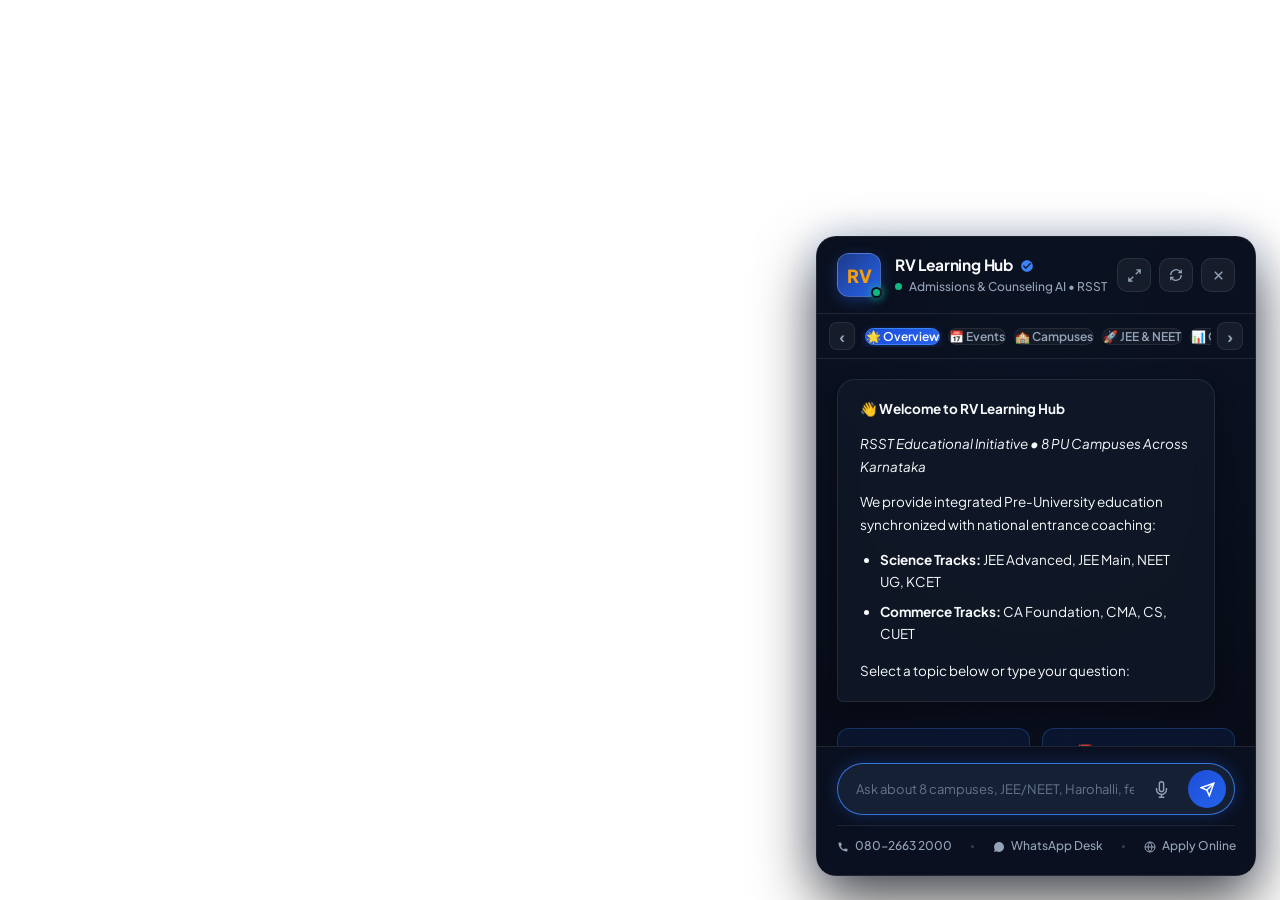
==== commit 5ca0dc2b: "feat: keep only chatbot widget with auto-open and transparent background" ====
--- a/index.html
+++ b/index.html
@@ -3,575 +3,84 @@
 <head>
   <meta charset="UTF-8">
   <meta name="viewport" content="width=device-width, initial-scale=1.0">
-  <title>RV Learning Hub | Top Coaching for JEE, NEET & Commerce</title>
+  <title>RV Learning Hub — Admissions & Academic AI Chatbot</title>
+  
   <link rel="preconnect" href="https://fonts.googleapis.com">
   <link rel="preconnect" href="https://fonts.gstatic.com" crossorigin>
   <link href="https://fonts.googleapis.com/css2?family=Plus+Jakarta+Sans:wght@300;400;500;600;700;800&display=swap" rel="stylesheet">
   
-  <!-- Common Navigation & Chatbot Stylesheets -->
-  <link rel="stylesheet" href="website-nav.css">
-  <link rel="stylesheet" href="rvlh-chatbot.css?v=2.5">
+  <!-- RVLH Chatbot Stylesheet -->
+  <link rel="stylesheet" href="rvlh-chatbot.css?v=2.6">
 
   <style>
-    :root {
-      --primary: #1d4ed8;
-      --accent: #f59e0b;
-      --bg: #030712;
-      --surface: #0f172a;
-      --card: rgba(30, 41, 59, 0.5);
-      --border: rgba(255, 255, 255, 0.08);
-      --text: #f8fafc;
-      --text-muted: #94a3b8;
+    *, *::before, *::after {
+      box-sizing: border-box;
     }
-
-    * { margin: 0; padding: 0; box-sizing: border-box; }
-    body {
-      font-family: 'Plus Jakarta Sans', sans-serif;
-      background: var(--bg);
-      color: var(--text);
-      min-height: 100vh;
-      overflow-x: hidden;
-    }
-
-    /* Hero Section */
-    .hero {
-      max-width: 1200px;
-      margin: 60px auto 40px auto;
-      padding: 0 24px;
-      text-align: center;
-    }
-    .hero-pill {
-      display: inline-flex;
-      align-items: center;
-      gap: 8px;
-      background: rgba(245, 158, 11, 0.1);
-      border: 1px solid rgba(245, 158, 11, 0.3);
-      color: var(--accent);
-      padding: 6px 16px;
-      border-radius: 20px;
-      font-size: 13px;
-      font-weight: 700;
-      margin-bottom: 20px;
-    }
-    .hero h2 {
-      font-size: 48px;
-      font-weight: 800;
-      line-height: 1.15;
-      letter-spacing: -1.5px;
-      margin-bottom: 20px;
-      background: linear-gradient(180deg, #ffffff 0%, #cbd5e1 100%);
-      -webkit-background-clip: text;
-      -webkit-text-fill-color: transparent;
-    }
-    .hero p {
-      max-width: 720px;
-      margin: 0 auto 32px auto;
-      font-size: 17px;
-      color: var(--text-muted);
-      line-height: 1.6;
-    }
-
-    /* 8 Campuses Grid */
-    .campuses-section {
-      max-width: 1200px;
-      margin: 60px auto;
-      padding: 0 24px;
-    }
-    .section-header {
-      display: flex;
-      align-items: flex-end;
-      justify-content: space-between;
-      margin-bottom: 28px;
-    }
-    .section-title h3 {
-      font-size: 26px;
-      font-weight: 800;
-      letter-spacing: -0.5px;
-    }
-    .section-title p {
-      color: var(--text-muted);
-      font-size: 14px;
-      margin-top: 4px;
-    }
-
-    .campus-grid {
-      display: grid;
-      grid-template-columns: repeat(auto-fill, minmax(270px, 1fr));
-      gap: 18px;
-    }
-    .campus-box {
-      background: var(--card);
-      border: 1px solid var(--border);
-      border-radius: 16px;
-      padding: 22px;
-      transition: all 0.3s cubic-bezier(0.16, 1, 0.3, 1);
-      display: flex;
-      flex-direction: column;
-      justify-content: space-between;
-    }
-    .campus-box:hover {
-      border-color: rgba(29, 78, 216, 0.5);
-      transform: translateY(-4px);
-      box-shadow: 0 12px 30px rgba(0, 0, 0, 0.4);
-    }
-    .campus-box-header {
-      display: flex;
-      justify-content: space-between;
-      align-items: flex-start;
-      margin-bottom: 12px;
-    }
-    .campus-tag {
-      font-size: 11px;
-      font-weight: 700;
-      padding: 4px 10px;
-      border-radius: 20px;
-      background: rgba(255, 255, 255, 0.05);
-      color: var(--text-muted);
-    }
-    .campus-tag.residential {
-      background: rgba(245, 158, 11, 0.15);
-      color: var(--accent);
-      border: 1px solid rgba(245, 158, 11, 0.3);
-    }
-    .campus-name {
-      font-size: 17px;
-      font-weight: 700;
-      margin-bottom: 4px;
-      color: #fff;
-    }
-    .campus-loc {
-      font-size: 13px;
-      color: #60a5fa;
-      font-weight: 600;
-      margin-bottom: 12px;
-    }
-    .campus-desc {
-      font-size: 13px;
-      color: var(--text-muted);
-      line-height: 1.5;
-      margin-bottom: 16px;
-    }
-    .campus-chat-trigger {
+    html, body {
+      margin: 0;
+      padding: 0;
       width: 100%;
-      padding: 10px;
-      background: rgba(255, 255, 255, 0.05);
-      border: 1px solid var(--border);
-      border-radius: 10px;
-      color: #fff;
-      font-size: 13px;
-      font-weight: 600;
-      cursor: pointer;
-      transition: all 0.2s;
-    }
-    .campus-chat-trigger:hover {
-      background: var(--primary);
-      border-color: var(--primary);
-    }
-
-    /* Live Telemetry Inspector Drawer */
-    .telemetry-inspector {
-      max-width: 1200px;
-      margin: 60px auto 100px auto;
-      padding: 24px;
-      background: rgba(15, 23, 42, 0.6);
-      border: 1px solid var(--border);
-      border-radius: 16px;
-    }
-    .telemetry-inspector h4 {
-      font-size: 16px;
-      font-weight: 700;
-      color: var(--accent);
-      margin-bottom: 12px;
-      display: flex;
-      align-items: center;
-      gap: 8px;
-    }
-    .telemetry-log-box {
-      background: #020617;
-      border: 1px solid rgba(255, 255, 255, 0.05);
-      border-radius: 10px;
-      padding: 14px;
-      height: 140px;
-      overflow-y: auto;
-      font-family: monospace;
-      font-size: 12px;
-      color: #38bdf8;
-      line-height: 1.6;
-    }
-
-    @media (max-width: 768px) {
-      .hero h2 { font-size: 32px; }
-      .nav-links { display: none; }
+      height: 100%;
+      background: transparent !important;
+      background-color: transparent !important;
+      overflow: hidden;
+      font-family: 'Plus Jakarta Sans', system-ui, -apple-system, sans-serif;
     }
   </style>
 </head>
-<body>
+<body data-nobg="true" data-auto-open="true">
 
-  <div class="ambient-bg"></div>
+  <!-- Core RVLH Chatbot Scripts -->
+  <script>
+    // Global flag for instant auto-open
+    window.AUTO_OPEN_CHATBOT = true;
 
-  <!-- Shared Header -->
-  <header class="site-header">
-    <div class="site-nav-container">
-      <a href="index.html" class="site-logo-group">
-        <div class="site-logo-badge">RV</div>
-        <div class="site-logo-text">
-          <div class="site-logo-title">RV Learning Hub</div>
-          <p>RSST Educational Initiative</p>
-        </div>
-      </a>
-      <nav class="site-nav-links">
-        <a href="index.html" class="site-nav-link active">Home</a>
-        <a href="campuses.html" class="site-nav-link">8 Campuses</a>
-        <a href="courses.html" class="site-nav-link">Courses</a>
-        <a href="hostels.html" class="site-nav-link">Residential & Hostels</a>
-        <a href="admissions.html" class="site-nav-link">Scholarships & Fees</a>
-        <a href="faculty.html" class="site-nav-link">Faculty</a>
-        <a href="events.html" class="site-nav-link">Events</a>
-        <a href="contact.html" class="site-nav-link">Contact</a>
-        <a href="admissions.html#apply" class="site-nav-cta">Apply for Admissions</a>
-      </nav>
-      <button class="site-mobile-toggle" id="site-mobile-toggle" aria-label="Toggle Navigation">
-        <svg width="22" height="22" viewBox="0 0 24 24" fill="none" stroke="currentColor" stroke-width="2.5"><line x1="3" y1="12" x2="21" y2="12"></line><line x1="3" y1="6" x2="21" y2="6"></line><line x1="3" y1="18" x2="21" y2="18"></line></svg>
-      </button>
-    </div>
-  </header>
-
-  <!-- Mobile Drawer -->
-  <div class="site-mobile-drawer" id="site-mobile-drawer">
-    <a href="index.html" class="site-nav-link active">Home</a>
-    <a href="campuses.html" class="site-nav-link">8 Campuses Directory</a>
-    <a href="courses.html" class="site-nav-link">Courses (JEE / NEET / Commerce)</a>
-    <a href="hostels.html" class="site-nav-link">Residential & Hostels (Harohalli)</a>
-    <a href="admissions.html" class="site-nav-link">Scholarships & Fees (RV-TSA)</a>
-    <a href="faculty.html" class="site-nav-link">Faculty & Leadership</a>
-    <a href="events.html" class="site-nav-link">Events & Calendar</a>
-    <a href="contact.html" class="site-nav-link">Admissions Contact & Counseling</a>
-    <a href="admissions.html#apply" class="site-nav-cta">Apply for Admissions</a>
-  </div>
-
-  <!-- Hero Section -->
-  <section class="hero">
-    <div class="hero-pill">
-      <span>✨ Admissions Open for Academic Year 2026-27</span>
-    </div>
-    <h2>Unlock Your Potential with<br/>RV Learning Hub Integrated Coaching</h2>
-    <p>
-      Experience Karnataka's most trusted coaching ecosystem across 8 premier PU college campuses. 
-      Master JEE Advanced, JEE Main, NEET UG, KCET, and Commerce (CA/CS/CUET) seamlessly integrated with PU Board studies.
-    </p>
-
-    <!-- AI Brain Quick Prompt Testers -->
-    <div style="margin-top: 24px; display:flex; flex-direction:column; align-items:center; gap:10px;">
-      <span style="font-size:12px; font-weight:700; color:var(--accent); text-transform:uppercase; letter-spacing:0.8px;">
-        🧠 Ask The RVLH AI Brain (Complex Queries)
-      </span>
-      <div style="display:flex; flex-wrap:wrap; justify-content:center; gap:8px; max-width:850px;">
-        <button onclick="testBrainPrompt('My daughter got 88% in 10th CBSE and wants NEET with hostel. What are the best options and scholarships?')" style="background:rgba(30,41,59,0.8); border:1px solid rgba(245,158,11,0.4); color:#f8fafc; padding:8px 14px; border-radius:20px; font-size:12.5px; cursor:pointer; font-weight:600; transition:all 0.2s;">
-          ✨ "88% in 10th CBSE + NEET with hostel & scholarship?"
-        </button>
-        <button onclick="testBrainPrompt('Can I prepare for CA Foundation and Commerce PU at NMKRV Women College?')" style="background:rgba(30,41,59,0.8); border:1px solid var(--border); color:#f8fafc; padding:8px 14px; border-radius:20px; font-size:12.5px; cursor:pointer; font-weight:600; transition:all 0.2s;">
-          ✨ "CA Foundation + Commerce at NMKRV?"
-        </button>
-        <button onclick="testBrainPrompt('We stay in North Bangalore near Yelahanka. Which campus offers integrated JEE Advanced coaching?')" style="background:rgba(30,41,59,0.8); border:1px solid var(--border); color:#f8fafc; padding:8px 14px; border-radius:20px; font-size:12.5px; cursor:pointer; font-weight:600; transition:all 0.2s;">
-          ✨ "North Bangalore near Yelahanka for JEE Adv?"
-        </button>
-      </div>
-    </div>
-  </section>
-
-  <!-- 8 Campuses Grid -->
-  <section class="campuses-section" id="campuses">
-    <div class="section-header">
-      <div class="section-title">
-        <h3>Explore Our 8 PU College Campuses</h3>
-        <p>Choose your nearest campus or opt for our serene Kanakapura Road residential sanctuary.</p>
-      </div>
-    </div>
-
-    <div class="campus-grid">
-      <!-- 1. SSMRV -->
-      <div class="campus-box">
-        <div>
-          <div class="campus-box-header">
-            <span class="campus-tag">Day Scholar</span>
-          </div>
-          <div class="campus-name">SSMRV PU College</div>
-          <div class="campus-loc">📍 Jayanagar, Bengaluru</div>
-          <div class="campus-desc">Premier co-ed campus with outstanding PU Board ranks and integrated JEE, NEET & Commerce coaching.</div>
-        </div>
-        <button class="campus-chat-trigger" onclick="openChatWithCampus('ssmrv')">Chat About SSMRV</button>
-      </div>
-
-      <!-- 2. NMKRV -->
-      <div class="campus-box">
-        <div>
-          <div class="campus-box-header">
-            <span class="campus-tag residential">Women's Hostel</span>
-          </div>
-          <div class="campus-name">NMKRV PU College for Women</div>
-          <div class="campus-loc">📍 Jayanagar, Bengaluru</div>
-          <div class="campus-desc">Dedicated women's institution with on-campus secure boarding, empowering girl students in STEM and Commerce.</div>
-        </div>
-        <button class="campus-chat-trigger" onclick="openChatWithCampus('nmkrv')">Chat About NMKRV</button>
-      </div>
-
-      <!-- 3. RV PU North -->
-      <div class="campus-box">
-        <div>
-          <div class="campus-box-header">
-            <span class="campus-tag">Day Scholar</span>
-          </div>
-          <div class="campus-name">RV PU College North</div>
-          <div class="campus-loc">📍 Yelahanka / Hebbal, Bengaluru</div>
-          <div class="campus-desc">State-of-the-art infrastructure bringing RV's educational benchmark to North Bengaluru students.</div>
-        </div>
-        <button class="campus-chat-trigger" onclick="openChatWithCampus('rv_north')">Chat About North Campus</button>
-      </div>
-
-      <!-- 4. RV PU South -->
-      <div class="campus-box">
-        <div>
-          <div class="campus-box-header">
-            <span class="campus-tag">Day Scholar</span>
-          </div>
-          <div class="campus-name">RV PU College South</div>
-          <div class="campus-loc">📍 Kanakapura Rd / JP Nagar</div>
-          <div class="campus-desc">Forward-looking science and commerce campus with intensive test series and doubt-clearing clinics.</div>
-        </div>
-        <button class="campus-chat-trigger" onclick="openChatWithCampus('rv_south')">Chat About South Campus</button>
-      </div>
-
-      <!-- 5. RV PU E-City -->
-      <div class="campus-box">
-        <div>
-          <div class="campus-box-header">
-            <span class="campus-tag">Tech Corridor</span>
-          </div>
-          <div class="campus-name">RV PU College, Electronic City</div>
-          <div class="campus-loc">📍 Electronic City Phase 1</div>
-          <div class="campus-desc">Located in Bengaluru's tech capital, designed for rigorous engineering entrance preparation for IITs & NITs.</div>
-        </div>
-        <button class="campus-chat-trigger" onclick="openChatWithCampus('rv_ecity')">Chat About E-City Campus</button>
-      </div>
-
-      <!-- 6. RV PU Harohalli (Residential) -->
-      <div class="campus-box" style="border-color: rgba(245, 158, 11, 0.4); background: rgba(30, 41, 59, 0.8);">
-        <div>
-          <div class="campus-box-header">
-            <span class="campus-tag residential">🌟 50-Acre Residential</span>
-          </div>
-          <div class="campus-name">RV PU College, Harohalli</div>
-          <div class="campus-loc">📍 Kanakapura Road, Karnataka</div>
-          <div class="campus-desc">Premier 50-acre green residential sanctuary. Distraction-free learning, 24/7 mentor hours & nutritious dining.</div>
-        </div>
-        <button class="campus-chat-trigger" style="background: var(--accent); color: #000; font-weight:800;" onclick="openChatWithCampus('rv_harohalli')">Inquire Harohalli Residential</button>
-      </div>
-
-      <!-- 7. RV PU Mysuru -->
-      <div class="campus-box">
-        <div>
-          <div class="campus-box-header">
-            <span class="campus-tag">Heritage Campus</span>
-          </div>
-          <div class="campus-name">RV PU College, Mysuru</div>
-          <div class="campus-loc">📍 Mysuru City, Karnataka</div>
-          <div class="campus-desc">Brings RV benchmark coaching to Mysore with state rank holders in KCET and NEET.</div>
-        </div>
-        <button class="campus-chat-trigger" onclick="openChatWithCampus('rv_mysuru')">Chat About Mysore</button>
-      </div>
-
-      <!-- 8. VVN PU College -->
-      <div class="campus-box">
-        <div>
-          <div class="campus-box-header">
-            <span class="campus-tag">Central Bangalore</span>
-          </div>
-          <div class="campus-name">VVN PU College</div>
-          <div class="campus-loc">📍 VV Puram, Bengaluru</div>
-          <div class="campus-desc">A historic collaboration between V.V.N. Trust and RV Educational Institutions under an official MoU.</div>
-        </div>
-        <button class="campus-chat-trigger" onclick="openChatWithCampus('vvn')">Chat About VVN</button>
-      </div>
-    </div>
-
-    <!-- View All Campuses Action -->
-    <div style="text-align: center; margin-top: 32px;">
-      <a href="campuses.html" style="display:inline-flex; align-items:center; gap:8px; background:linear-gradient(135deg, #1d4ed8, #2563eb); color:#fff; padding:12px 28px; border-radius:30px; font-weight:700; text-decoration:none; font-size:14.5px; box-shadow:0 4px 15px rgba(37,99,235,0.4); transition:all 0.2s;">
-        <span>🏢 View Full 8 Campuses Directory, Bus Routes & Matrix</span>
-        <svg width="18" height="18" viewBox="0 0 24 24" fill="none" stroke="currentColor" stroke-width="2.5"><path d="M5 12h14M12 5l7 7-7 7"/></svg>
-      </a>
-    </div>
-  </section>
-
-  <!-- Portal Gateway Feature Grid -->
-  <section style="max-width: 1200px; margin: 50px auto 70px auto; padding: 0 24px;">
-    <div style="text-align: center; margin-bottom: 32px;">
-      <div style="display: inline-block; font-size: 12px; font-weight: 700; color: var(--accent); text-transform: uppercase; letter-spacing: 0.8px; margin-bottom: 8px;">
-        Everything You Need
-      </div>
-      <h3 style="font-size: 28px; font-weight: 800; color: #fff;">Explore The RVLH Advantage</h3>
-      <p style="color: var(--text-muted); font-size: 14.5px; margin-top: 6px;">Discover synchronized academic coaching, world-class residential boarding, and scholarship avenues.</p>
-    </div>
-
-    <div style="display: grid; grid-template-columns: repeat(auto-fit, minmax(260px, 1fr)); gap: 20px;">
-      <!-- Card 1: Courses -->
-      <a href="courses.html" style="background: rgba(15, 23, 42, 0.7); border: 1px solid var(--border); border-radius: 16px; padding: 24px; text-decoration: none; color: inherit; transition: all 0.25s ease; display: flex; flex-direction: column; justify-content: space-between;" onmouseover="this.style.borderColor='rgba(59,130,246,0.5)'; this.style.transform='translateY(-4px)';" onmouseout="this.style.borderColor='var(--border)'; this.style.transform='none';">
-        <div>
-          <div style="font-size: 32px; margin-bottom: 14px;">🎯</div>
-          <h4 style="font-size: 18px; font-weight: 700; color: #fff; margin-bottom: 8px;">Academic Tracks</h4>
-          <p style="font-size: 13.5px; color: var(--text-muted); line-height: 1.6;">JEE Advanced, JEE Main, NEET UG, Commerce Decoded (CA/CS), and ReVise CET under our synchronized zero-clash model.</p>
-        </div>
-        <div style="margin-top: 18px; font-size: 13px; font-weight: 700; color: #60a5fa; display: flex; align-items: center; gap: 6px;">
-          <span>Explore 5 Courses</span> &rarr;
-        </div>
-      </a>
-
-      <!-- Card 2: Hostels -->
-      <a href="hostels.html" style="background: rgba(15, 23, 42, 0.7); border: 1px solid var(--border); border-radius: 16px; padding: 24px; text-decoration: none; color: inherit; transition: all 0.25s ease; display: flex; flex-direction: column; justify-content: space-between;" onmouseover="this.style.borderColor='rgba(245,158,11,0.5)'; this.style.transform='translateY(-4px)';" onmouseout="this.style.borderColor='var(--border)'; this.style.transform='none';">
-        <div>
-          <div style="font-size: 32px; margin-bottom: 14px;">🏡</div>
-          <h4 style="font-size: 18px; font-weight: 700; color: #fff; margin-bottom: 8px;">Residential & Hostels</h4>
-          <p style="font-size: 13.5px; color: var(--text-muted); line-height: 1.6;">50-Acre green sanctuary at Harohalli with air-cooled boarding, 4 nutritious meals, sports turf, and supervised evening study.</p>
-        </div>
-        <div style="margin-top: 18px; font-size: 13px; font-weight: 700; color: #fbbf24; display: flex; align-items: center; gap: 6px;">
-          <span>Explore Boarding</span> &rarr;
-        </div>
-      </a>
-
-      <!-- Card 3: Scholarships -->
-      <a href="admissions.html" style="background: rgba(15, 23, 42, 0.7); border: 1px solid var(--border); border-radius: 16px; padding: 24px; text-decoration: none; color: inherit; transition: all 0.25s ease; display: flex; flex-direction: column; justify-content: space-between;" onmouseover="this.style.borderColor='rgba(16,185,129,0.5)'; this.style.transform='translateY(-4px)';" onmouseout="this.style.borderColor='var(--border)'; this.style.transform='none';">
-        <div>
-          <div style="font-size: 32px; margin-bottom: 14px;">🎓</div>
-          <h4 style="font-size: 18px; font-weight: 700; color: #fff; margin-bottom: 8px;">Scholarships & Fees</h4>
-          <p style="font-size: 13.5px; color: var(--text-muted); line-height: 1.6;">RV-TSA Assessment rewards up to 100% tuition waivers for merit students. Transparent fee structure with flexible EMI plans.</p>
-        </div>
-        <div style="margin-top: 18px; font-size: 13px; font-weight: 700; color: #34d399; display: flex; align-items: center; gap: 6px;">
-          <span>View Slabs & Fees</span> &rarr;
-        </div>
-      </a>
-
-      <!-- Card 4: Contact & Counseling -->
-      <a href="contact.html" style="background: rgba(15, 23, 42, 0.7); border: 1px solid var(--border); border-radius: 16px; padding: 24px; text-decoration: none; color: inherit; transition: all 0.25s ease; display: flex; flex-direction: column; justify-content: space-between;" onmouseover="this.style.borderColor='rgba(168,85,247,0.5)'; this.style.transform='translateY(-4px)';" onmouseout="this.style.borderColor='var(--border)'; this.style.transform='none';">
-        <div>
-          <div style="font-size: 32px; margin-bottom: 14px;">📍</div>
-          <h4 style="font-size: 18px; font-weight: 700; color: #fff; margin-bottom: 8px;">Campus Help Desks</h4>
-          <p style="font-size: 13.5px; color: var(--text-muted); line-height: 1.6;">Central HQ at Bull Temple Road and dedicated counselor help desks at all 8 PU colleges. Book campus tours and visits.</p>
-        </div>
-        <div style="margin-top: 18px; font-size: 13px; font-weight: 700; color: #c084fc; display: flex; align-items: center; gap: 6px;">
-          <span>Contact Campuses</span> &rarr;
-        </div>
-      </a>
-    </div>
-  </section>
-
-  <!-- Live Telemetry Inspector (For Developer / Admin Verification) -->
-  <section class="telemetry-inspector">
-    <h4>⚡ Simulated Dual-Write Telemetry Stream</h4>
-    <p style="font-size:13px; color:var(--text-muted); margin-bottom: 10px;">
-      Captures events in real-time as you interact with the bot. Simulates payload transmission to WordPress REST API and MongoDB Atlas.
-    </p>
-    <div class="telemetry-log-box" id="telemetry-logs">
-      [System] Telemetry initialized. Ready to record interactions...
-    </div>
-  </section>
-
-  <!-- Unified Footer -->
-  <footer class="site-footer">
-    <div class="site-footer-container">
-      <div class="site-footer-brand">
-        <div class="site-logo-group" style="margin-bottom: 12px;">
-          <div class="site-logo-badge">RV</div>
-          <div class="site-logo-text">
-            <div class="site-logo-title">RV Learning Hub</div>
-            <p>RSST Educational Initiative</p>
-          </div>
-        </div>
-        <p>
-          Rashtreeya Sikshana Samithi Trust (RSST) has pioneered world-class education since 1940. 
-          RV Learning Hub synchronizes premier coaching for JEE, NEET, and Commerce with Karnataka Pre-University board studies.
-        </p>
-        <div class="site-footer-trust">85+ Years of Academic Legacy &bull; 8 PU Campuses</div>
-      </div>
-      <div class="site-footer-col">
-        <h5>Explore Campuses</h5>
-        <ul>
-          <li><a href="campuses.html#ssmrv">SSMRV PU College (Jayanagar)</a></li>
-          <li><a href="campuses.html#nmkrv">NMKRV PU College for Women</a></li>
-          <li><a href="campuses.html#rv_north">RV PU College North (Yelahanka)</a></li>
-          <li><a href="campuses.html#rv_south">RV PU College South (Jayanagar)</a></li>
-          <li><a href="campuses.html#rv_ecity">RV PU College Electronic City</a></li>
-          <li><a href="campuses.html#rv_harohalli">Harohalli Residential Campus</a></li>
-          <li><a href="campuses.html#rv_mysuru">RV PU College Mysuru</a></li>
-          <li><a href="campuses.html#vvn">VVN PU College (VV Puram)</a></li>
-        </ul>
-      </div>
-      <div class="site-footer-col">
-        <h5>Academic Tracks</h5>
-        <ul>
-          <li><a href="courses.html#jee_adv">JEE Advanced Decoded</a></li>
-          <li><a href="courses.html#jee_main">JEE Main + KCET Decoded</a></li>
-          <li><a href="courses.html#neet_ug">NEET UG Medical Decoded</a></li>
-          <li><a href="courses.html#commerce">Commerce Decoded (CA/CS/CUET)</a></li>
-          <li><a href="courses.html#revise_cet">ReVise CET Crash Course</a></li>
-          <li><a href="admissions.html#scholarships">RV-TSA Scholarship Slabs</a></li>
-          <li><a href="hostels.html#schedule">Synchronized Timetables</a></li>
-        </ul>
-      </div>
-      <div class="site-footer-col">
-        <h5>Admissions & Help</h5>
-        <ul>
-          <li><a href="tel:08026632000">📞 Central Desk: 080-2663 2000</a></li>
-          <li><a href="https://wa.me/918317346585">💬 WhatsApp: +91 83173 46585</a></li>
-          <li><a href="mailto:admissions.rvlh@rvei.edu.in">✉️ admissions.rvlh@rvei.edu.in</a></li>
-          <li><a href="hostels.html">🏡 Residential Living & Hostels</a></li>
-          <li><a href="admissions.html">💰 Fees & Installments</a></li>
-          <li><a href="contact.html">📍 Campus Map & Addresses</a></li>
-        </ul>
-      </div>
-    </div>
-    <div class="site-footer-bottom">
-      <div>&copy; 2026 RV Learning Hub &bull; Rashtreeya Sikshana Samithi Trust (RSST). All Rights Reserved.</div>
-      <div>
-        <a href="index.html">Home</a> &bull;
-        <a href="campuses.html">Campuses</a> &bull;
-        <a href="courses.html">Courses</a> &bull;
-        <a href="hostels.html">Hostels</a> &bull;
-        <a href="admissions.html">Admissions</a> &bull;
-        <a href="contact.html">Contact</a>
-      </div>
-    </div>
-  </footer>
-
-  <!-- Scripts -->
-  <script src="website-nav.js"></script>
-  <script>
-    // Configuration Mock for Local Testing
+    // Configuration Mock for Local & Live Testing
     window.RVLH_CONFIG = {
       wpRestUrl: 'https://rvlearninghub.com/wp-json/rvlh-chatbot/v1',
       vercelUrl: 'https://chatbot-dashboard.vercel.app',
       apiKey: 'rvlh_demo_key_12345',
       instituteId: 'rvlh'
     };
-
-    // Override console.log for Telemetry Inspector
-    const logBox = document.getElementById('telemetry-logs');
-    const originalLog = console.log;
-    console.log = function(...args) {
-      originalLog.apply(console, args);
-      const str = args.map(a => typeof a === 'object' ? JSON.stringify(a) : a).join(' ');
-      if (str.includes('[RVLH Telemetry]') || str.includes('[DB]') || str.includes('[RVLH Engine]')) {
-        const line = document.createElement('div');
-        line.textContent = `[${new Date().toLocaleTimeString()}] ${str}`;
-        logBox.appendChild(line);
-        logBox.scrollTop = logBox.scrollHeight;
-      }
-    };
   </script>
 
-  <script src="rvlh-knowledge-base.js?v=2.5"></script>
-  <script src="telemetry.js?v=2.5"></script>
-  <script src="rvlh-engine.js?v=2.5"></script>
-  <script src="rvlh-chatbot.js?v=2.5"></script>
+  <script src="rvlh-knowledge-base.js?v=2.6"></script>
+  <script src="telemetry.js?v=2.6"></script>
+  <script src="rvlh-engine.js?v=2.6"></script>
+  <script src="rvlh-chatbot.js?v=2.6"></script>
 
+  <script>
+    // Ensure instant auto-open of RVLH chatbot window
+    (function ensureAutoOpen() {
+      const openWindow = () => {
+        const win = document.getElementById('rvlh-chat-window');
+        const badge = document.getElementById('rvlh-fab-badge');
+        const fabIcon = document.getElementById('rvlh-fab-icon');
+        const inp = document.getElementById('rvlh-input-field');
+
+        if (win) {
+          document.body.classList.add('rvlh-chat-open');
+          win.classList.add('open');
+          if (badge) badge.style.display = 'none';
+          if (fabIcon) {
+            fabIcon.innerHTML = '<path d="M19 6.41L17.59 5 12 10.59 6.41 5 5 6.41 10.59 12 5 17.59 6.41 19 12 13.41 17.59 19 19 17.59 13.41 12z"/>';
+          }
+          if (inp) {
+            try { inp.focus(); } catch (e) {}
+          }
+          return true;
+        }
+        return false;
+      };
+
+      // Attempt immediately and with fallback interval
+      if (!openWindow()) {
+        const timer = setInterval(() => {
+          if (openWindow()) clearInterval(timer);
+        }, 30);
+        setTimeout(() => clearInterval(timer), 3000);
+      }
+    })();
+  </script>
 </body>
 </html>
